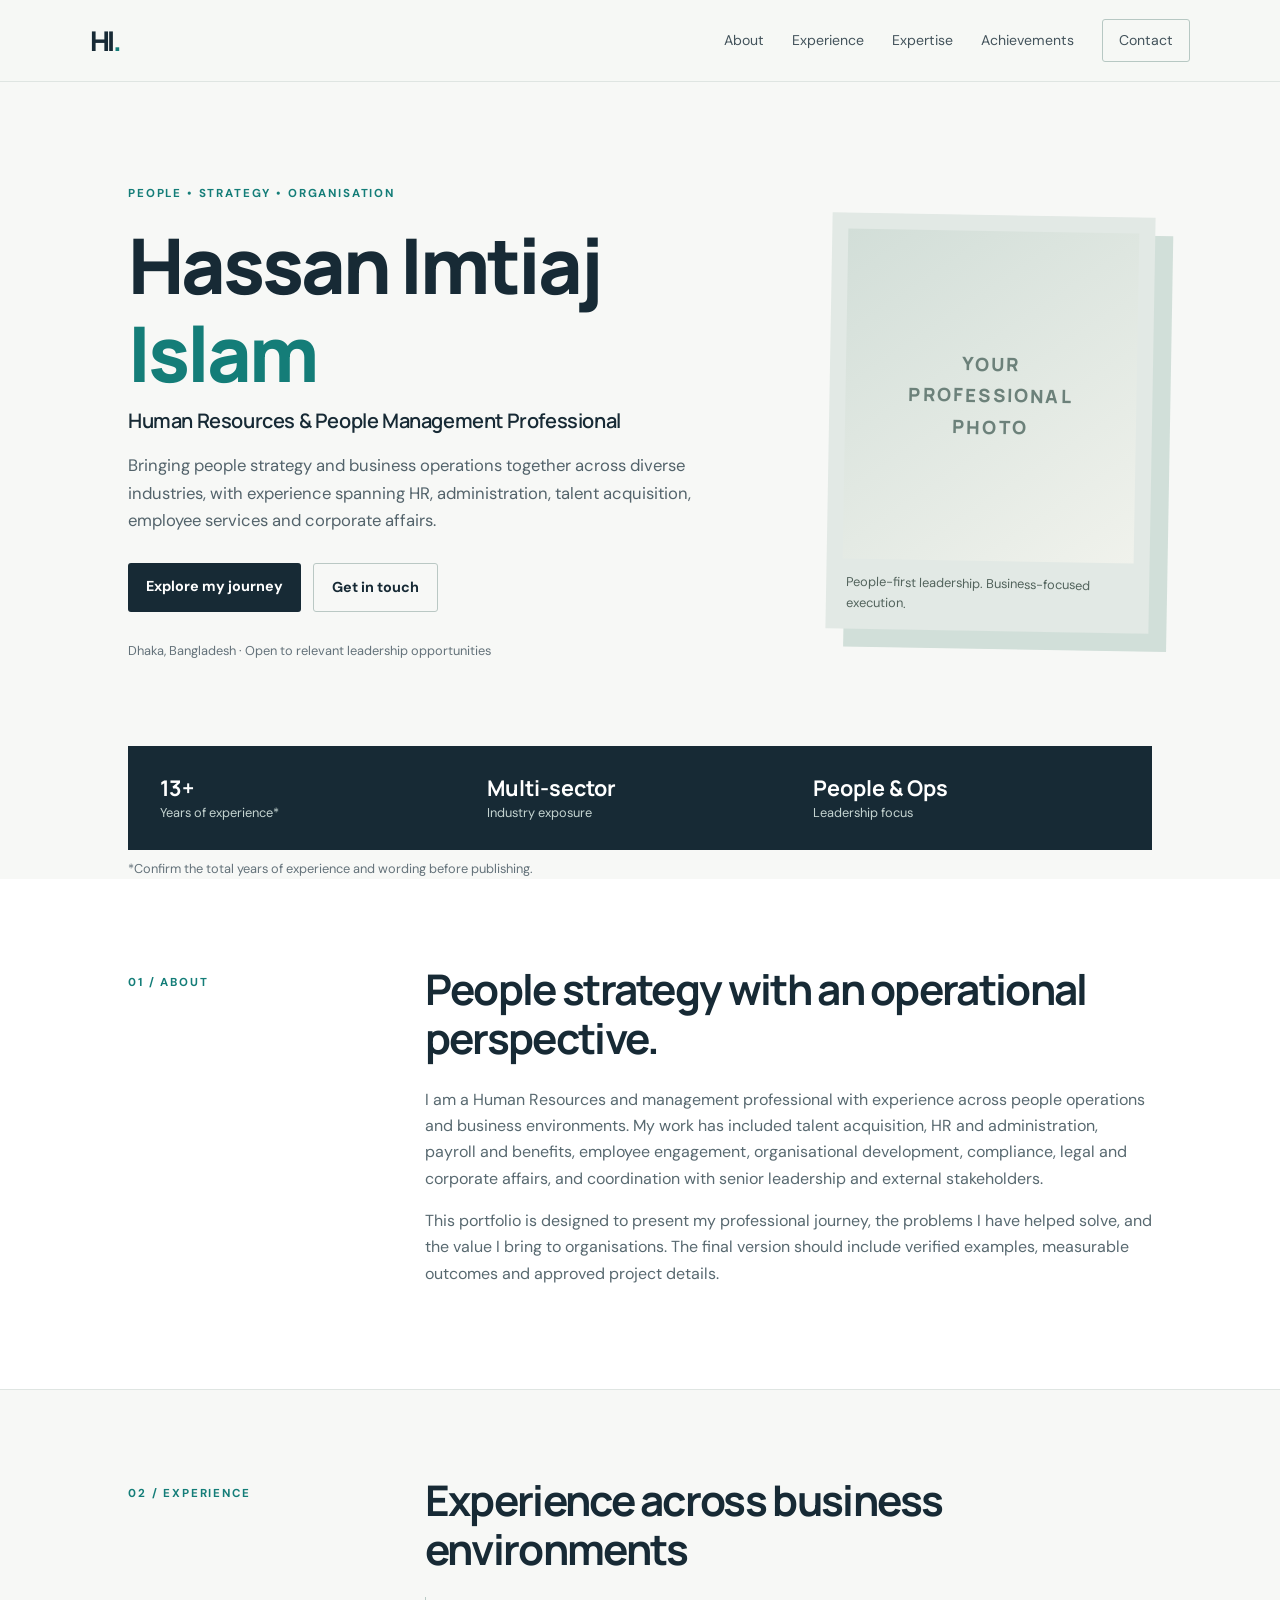
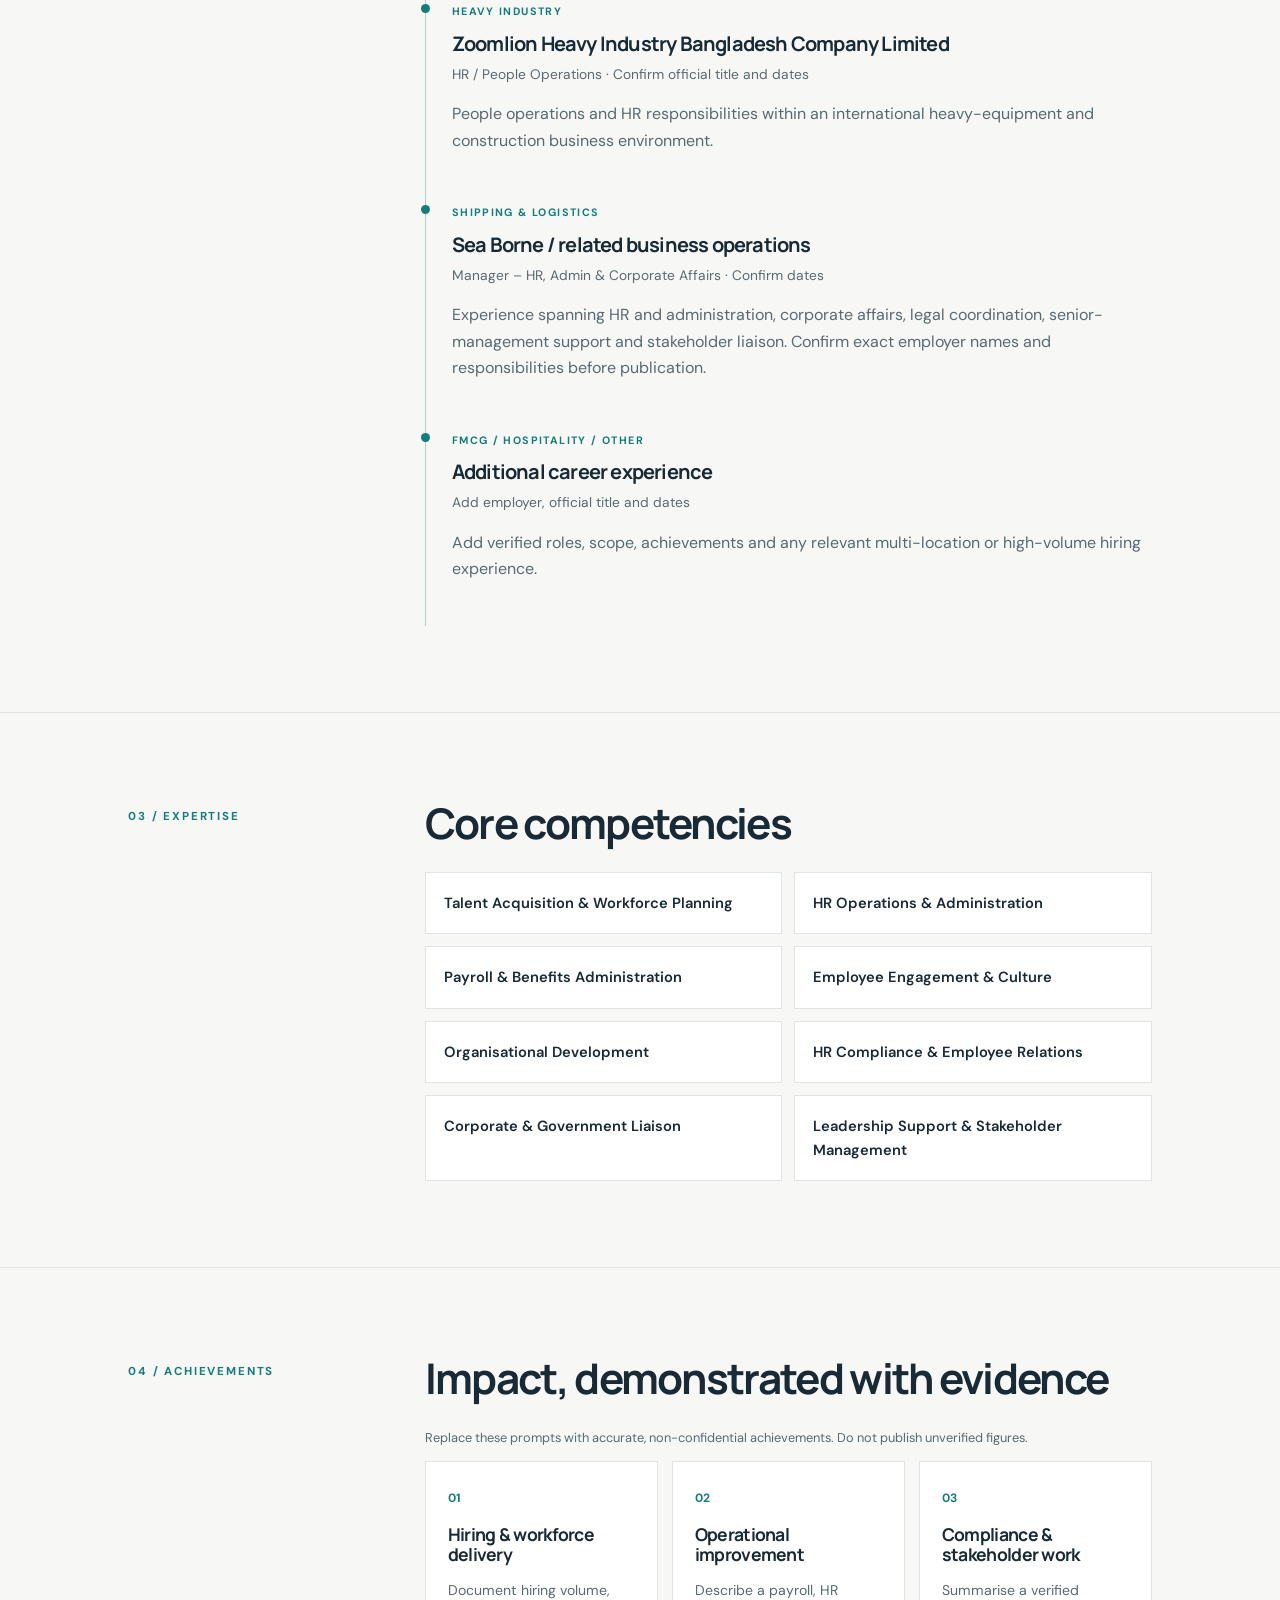
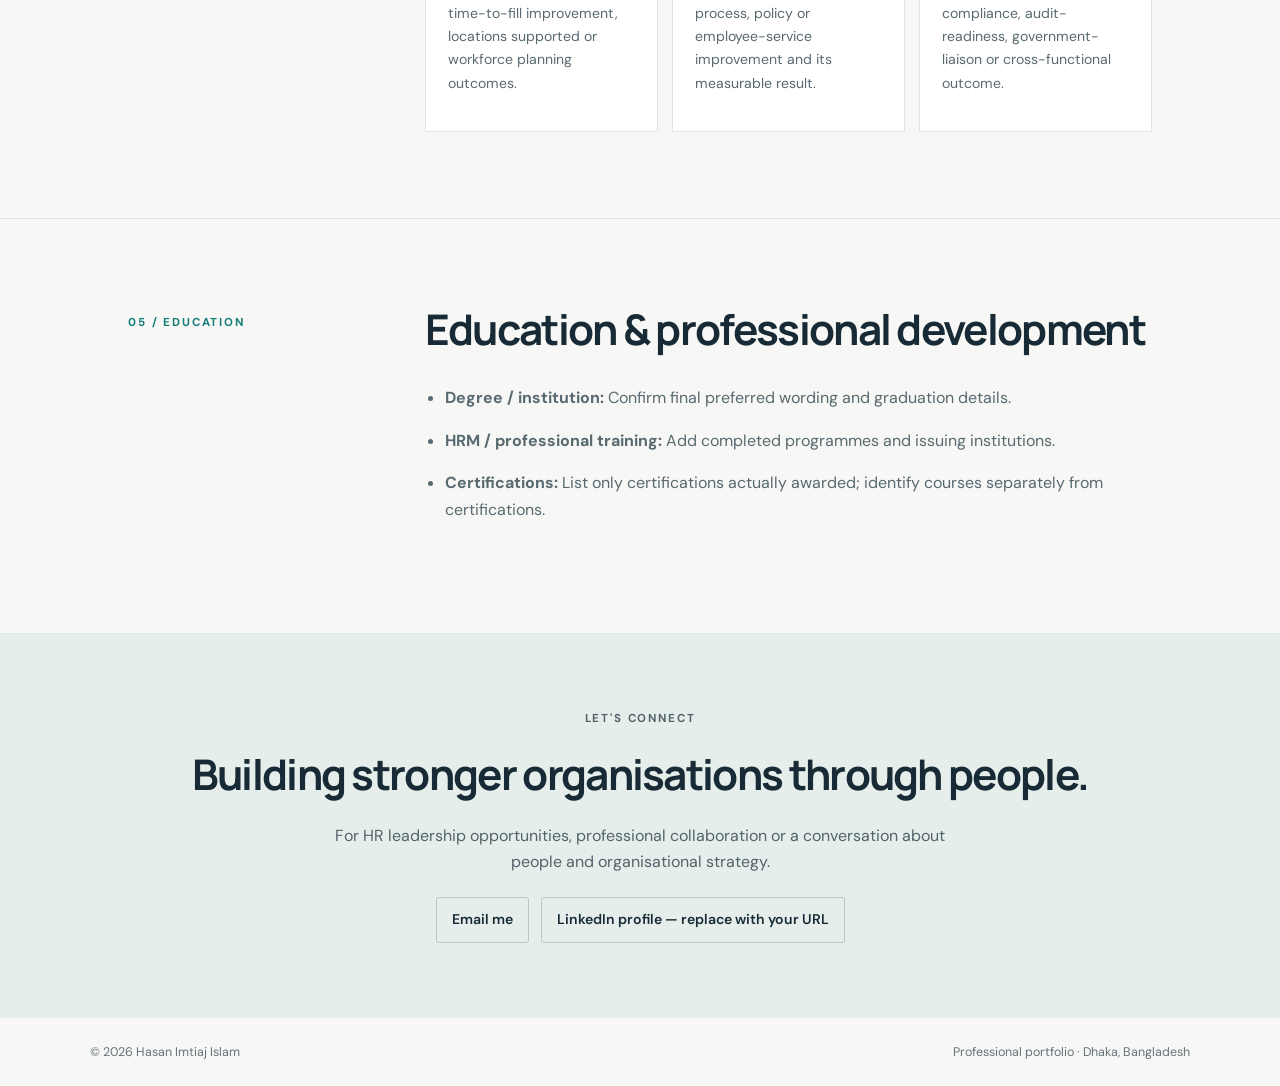
==== index.html @ 54823ab8 "spell corr" ====
<!doctype html>
<html lang="en">
<head>
  <meta charset="utf-8">
  <meta name="viewport" content="width=device-width, initial-scale=1">
  <meta name="description" content="Professional portfolio of Hasan Imtiaj Islam, Human Resources and People Management professional.">
  <title>Hasan Imtiaj Islam | HR & People Leadership</title>
  <link rel="stylesheet" href="style.css">
</head>
<body>
  <header class="site-header">
    <a class="brand" href="#home">HI<span>.</span></a>
    <nav aria-label="Main navigation">
      <a href="#about">About</a><a href="#experience">Experience</a>
      <a href="#expertise">Expertise</a><a href="#achievements">Achievements</a>
      <a href="#contact" class="nav-cta">Contact</a>
    </nav>
  </header>

  <main>
    <section class="hero" id="home">
      <div class="hero-copy">
        <p class="eyebrow">PEOPLE • STRATEGY • ORGANISATION</p>
        <h1>Hassan Imtiaj<br><span>Islam</span></h1>
        <h2>Human Resources &amp; People Management Professional</h2>
        <p class="intro">Bringing people strategy and business operations together across diverse industries, with experience spanning HR, administration, talent acquisition, employee services and corporate affairs.</p>
        <div class="hero-actions">
          <a class="button primary" href="#experience">Explore my journey</a>
          <a class="button secondary" href="#contact">Get in touch</a>
        </div>
        <p class="micro">Dhaka, Bangladesh · Open to relevant leadership opportunities</p>
      </div>
      <div class="portrait-frame">
        <div class="portrait-placeholder">YOUR<br>PROFESSIONAL<br>PHOTO</div>
        <div class="portrait-caption">People-first leadership. Business-focused execution.</div>
      </div>
    </section>

    <section class="stats" aria-label="Career overview">
      <div><strong>13+</strong><span>Years of experience*</span></div>
      <div><strong>Multi-sector</strong><span>Industry exposure</span></div>
      <div><strong>People &amp; Ops</strong><span>Leadership focus</span></div>
    </section>
    <p class="footnote">*Confirm the total years of experience and wording before publishing.</p>

    <section class="section about" id="about">
      <div class="section-label">01 / ABOUT</div>
      <div>
        <h2>People strategy with an operational perspective.</h2>
        <p>I am a Human Resources and management professional with experience across people operations and business environments. My work has included talent acquisition, HR and administration, payroll and benefits, employee engagement, organisational development, compliance, legal and corporate affairs, and coordination with senior leadership and external stakeholders.</p>
        <p>This portfolio is designed to present my professional journey, the problems I have helped solve, and the value I bring to organisations. The final version should include verified examples, measurable outcomes and approved project details.</p>
      </div>
    </section>

    <section class="section" id="experience">
      <div class="section-label">02 / EXPERIENCE</div>
      <div class="section-content">
        <h2>Experience across business environments</h2>
        <div class="timeline">
          <article class="timeline-item">
            <span class="timeline-tag">HEAVY INDUSTRY</span>
            <h3>Zoomlion Heavy Industry Bangladesh Company Limited</h3>
            <p class="role">HR / People Operations · Confirm official title and dates</p>
            <p>People operations and HR responsibilities within an international heavy-equipment and construction business environment.</p>
          </article>
          <article class="timeline-item">
            <span class="timeline-tag">SHIPPING &amp; LOGISTICS</span>
            <h3>Sea Borne / related business operations</h3>
            <p class="role">Manager – HR, Admin &amp; Corporate Affairs · Confirm dates</p>
            <p>Experience spanning HR and administration, corporate affairs, legal coordination, senior-management support and stakeholder liaison. Confirm exact employer names and responsibilities before publication.</p>
          </article>
          <article class="timeline-item">
            <span class="timeline-tag">FMCG / HOSPITALITY / OTHER</span>
            <h3>Additional career experience</h3>
            <p class="role">Add employer, official title and dates</p>
            <p>Add verified roles, scope, achievements and any relevant multi-location or high-volume hiring experience.</p>
          </article>
        </div>
      </div>
    </section>

    <section class="section expertise" id="expertise">
      <div class="section-label">03 / EXPERTISE</div>
      <div class="section-content">
        <h2>Core competencies</h2>
        <div class="skill-grid">
          <div>Talent Acquisition &amp; Workforce Planning</div>
          <div>HR Operations &amp; Administration</div>
          <div>Payroll &amp; Benefits Administration</div>
          <div>Employee Engagement &amp; Culture</div>
          <div>Organisational Development</div>
          <div>HR Compliance &amp; Employee Relations</div>
          <div>Corporate &amp; Government Liaison</div>
          <div>Leadership Support &amp; Stakeholder Management</div>
        </div>
      </div>
    </section>

    <section class="section" id="achievements">
      <div class="section-label">04 / ACHIEVEMENTS</div>
      <div class="section-content">
        <h2>Impact, demonstrated with evidence</h2>
        <p class="muted">Replace these prompts with accurate, non-confidential achievements. Do not publish unverified figures.</p>
        <div class="achievement-grid">
          <article><span>01</span><h3>Hiring &amp; workforce delivery</h3><p>Document hiring volume, time-to-fill improvement, locations supported or workforce planning outcomes.</p></article>
          <article><span>02</span><h3>Operational improvement</h3><p>Describe a payroll, HR process, policy or employee-service improvement and its measurable result.</p></article>
          <article><span>03</span><h3>Compliance &amp; stakeholder work</h3><p>Summarise a verified compliance, audit-readiness, government-liaison or cross-functional outcome.</p></article>
        </div>
      </div>
    </section>

    <section class="section education" id="education">
      <div class="section-label">05 / EDUCATION</div>
      <div class="section-content">
        <h2>Education &amp; professional development</h2>
        <ul class="education-list">
          <li><strong>Degree / institution:</strong> Confirm final preferred wording and graduation details.</li>
          <li><strong>HRM / professional training:</strong> Add completed programmes and issuing institutions.</li>
          <li><strong>Certifications:</strong> List only certifications actually awarded; identify courses separately from certifications.</li>
        </ul>
      </div>
    </section>

    <section class="contact" id="contact">
      <p class="eyebrow">LET'S CONNECT</p>
      <h2>Building stronger organisations through people.</h2>
      <p>For HR leadership opportunities, professional collaboration or a conversation about people and organisational strategy.</p>
      <div class="contact-links">
        <a href="mailto:YOUR-PROFESSIONAL-EMAIL@example.com">Email me</a>
        <a href="https://www.linkedin.com/" target="_blank" rel="noreferrer">LinkedIn profile — replace with your URL</a>
      </div>
    </section>
  </main>
  <footer><span>© <span id="year"></span> Hasan Imtiaj Islam</span><span>Professional portfolio · Dhaka, Bangladesh</span></footer>
  <script>document.getElementById('year').textContent = new Date().getFullYear();</script>
</body>
</html>
---- style.css ----
@import url('https://fonts.googleapis.com/css2?family=DM+Sans:wght@400;500;600;700&family=Manrope:wght@400;500;600;700;800&display=swap');
:root{--ink:#172a35;--muted:#64727a;--paper:#f7f8f6;--teal:#147d78;--line:#dfe5e2;--white:#fff}
*{box-sizing:border-box}html{scroll-behavior:smooth}body{margin:0;background:var(--paper);color:var(--ink);font-family:"DM Sans",sans-serif;line-height:1.65}
a{color:inherit;text-decoration:none}.site-header{height:82px;display:flex;align-items:center;justify-content:space-between;padding:0 7vw;border-bottom:1px solid var(--line);background:rgba(247,248,246,.94)}
.brand{font:800 1.7rem Manrope,sans-serif;letter-spacing:-.08em}.brand span{color:var(--teal)}nav{display:flex;align-items:center;gap:28px;font-size:.88rem;color:#43535b}nav a:hover{color:var(--teal)}.nav-cta{border:1px solid #b7c8c3;padding:9px 16px;border-radius:3px}
.hero{padding:90px 10vw 72px;display:grid;grid-template-columns:1.3fr .7fr;gap:8vw;align-items:center;min-height:570px}.eyebrow,.section-label{font-size:.72rem;font-weight:700;letter-spacing:.16em;color:var(--teal)}h1,h2,h3{font-family:Manrope,sans-serif;line-height:1.15;letter-spacing:-.04em}h1{font-size:clamp(3rem,6vw,5.7rem);margin:18px 0 12px;font-weight:800}h1 span{color:var(--teal)}.hero h2{font-size:1.25rem;letter-spacing:-.02em;font-weight:600;margin:0 0 20px}.intro{font-size:1.04rem;color:#53636b;max-width:650px}.hero-actions{display:flex;gap:12px;flex-wrap:wrap;margin:28px 0}.button{padding:12px 18px;border-radius:3px;font-size:.9rem;font-weight:700}.primary{background:var(--ink);color:white}.secondary{border:1px solid #bac8c4}.micro,.footnote,.muted{font-size:.8rem;color:var(--muted)}
.portrait-frame{background:#e2e9e5;padding:16px;transform:rotate(1deg);box-shadow:18px 18px 0 #d1dfd9}.portrait-placeholder{min-height:330px;display:grid;place-content:center;text-align:center;background:linear-gradient(145deg,#d2ded8,#f0f2ec);color:#6c817a;font:800 1.15rem/1.7 Manrope,sans-serif;letter-spacing:.12em}.portrait-caption{padding:12px 4px 0;font-size:.8rem;color:#52635c}
.stats{margin:0 10vw;display:grid;grid-template-columns:repeat(3,1fr);background:var(--ink);color:white;padding:27px 32px;gap:20px}.stats div{display:flex;flex-direction:column}.stats strong{font:700 1.35rem Manrope,sans-serif}.stats span{font-size:.8rem;color:#c5d4d1}.footnote{margin:8px 10vw 0}
.section{padding:86px 10vw;display:grid;grid-template-columns:.32fr 1fr;gap:5vw;border-bottom:1px solid var(--line)}.section-label{padding-top:8px}.section h2,.contact h2{font-size:clamp(1.8rem,3.3vw,2.8rem);margin:0 0 24px}.section p{color:#586970}.about{background:#fff}.about>div:last-child{max-width:800px}.timeline{border-left:1px solid #b9cbc5;padding-left:26px}.timeline-item{position:relative;padding:0 0 28px}.timeline-item:before{content:"";position:absolute;width:9px;height:9px;background:var(--teal);border-radius:50%;left:-31px;top:7px}.timeline-tag{font-size:.67rem;letter-spacing:.13em;color:var(--teal);font-weight:700}.timeline-item h3{font-size:1.25rem;margin:8px 0}.role{font-size:.86rem;margin:0}.skill-grid{display:grid;grid-template-columns:repeat(2,1fr);gap:12px}.skill-grid div{background:#fff;border:1px solid var(--line);padding:18px;font-weight:600;font-size:.92rem}.achievement-grid{display:grid;grid-template-columns:repeat(3,1fr);gap:14px}.achievement-grid article{padding:22px;background:white;border:1px solid var(--line)}.achievement-grid span{font-size:.75rem;color:var(--teal);font-weight:700}.achievement-grid h3{font-size:1.1rem;margin:14px 0}.achievement-grid p{font-size:.88rem}.education-list{padding-left:20px}.education-list li{padding:8px 0;color:#586970}
.contact{background:#e5eeea;padding:75px 10vw;text-align:center}.contact p{max-width:650px;margin:0 auto 22px;color:#53636b}.contact-links{display:flex;gap:12px;justify-content:center;flex-wrap:wrap}.contact-links a{padding:10px 15px;border:1px solid #b6c9c1;border-radius:3px;font-weight:600;font-size:.88rem}
footer{display:flex;justify-content:space-between;gap:20px;padding:24px 7vw;font-size:.78rem;color:var(--muted)}
@media(max-width:800px){.site-header{padding:0 5vw;height:auto;min-height:74px;align-items:flex-start;padding-top:18px;padding-bottom:14px;gap:16px}nav{justify-content:flex-end;gap:12px;flex-wrap:wrap;font-size:.78rem}.hero{padding:60px 7vw;grid-template-columns:1fr;gap:38px}.portrait-frame{max-width:400px}.portrait-placeholder{min-height:250px}.stats{margin:0 7vw;padding:22px;grid-template-columns:1fr;gap:16px}.section{padding:60px 7vw;grid-template-columns:1fr;gap:16px}.skill-grid,.achievement-grid{grid-template-columns:1fr}.contact{padding:60px 7vw}footer{padding:22px 7vw;flex-direction:column}}
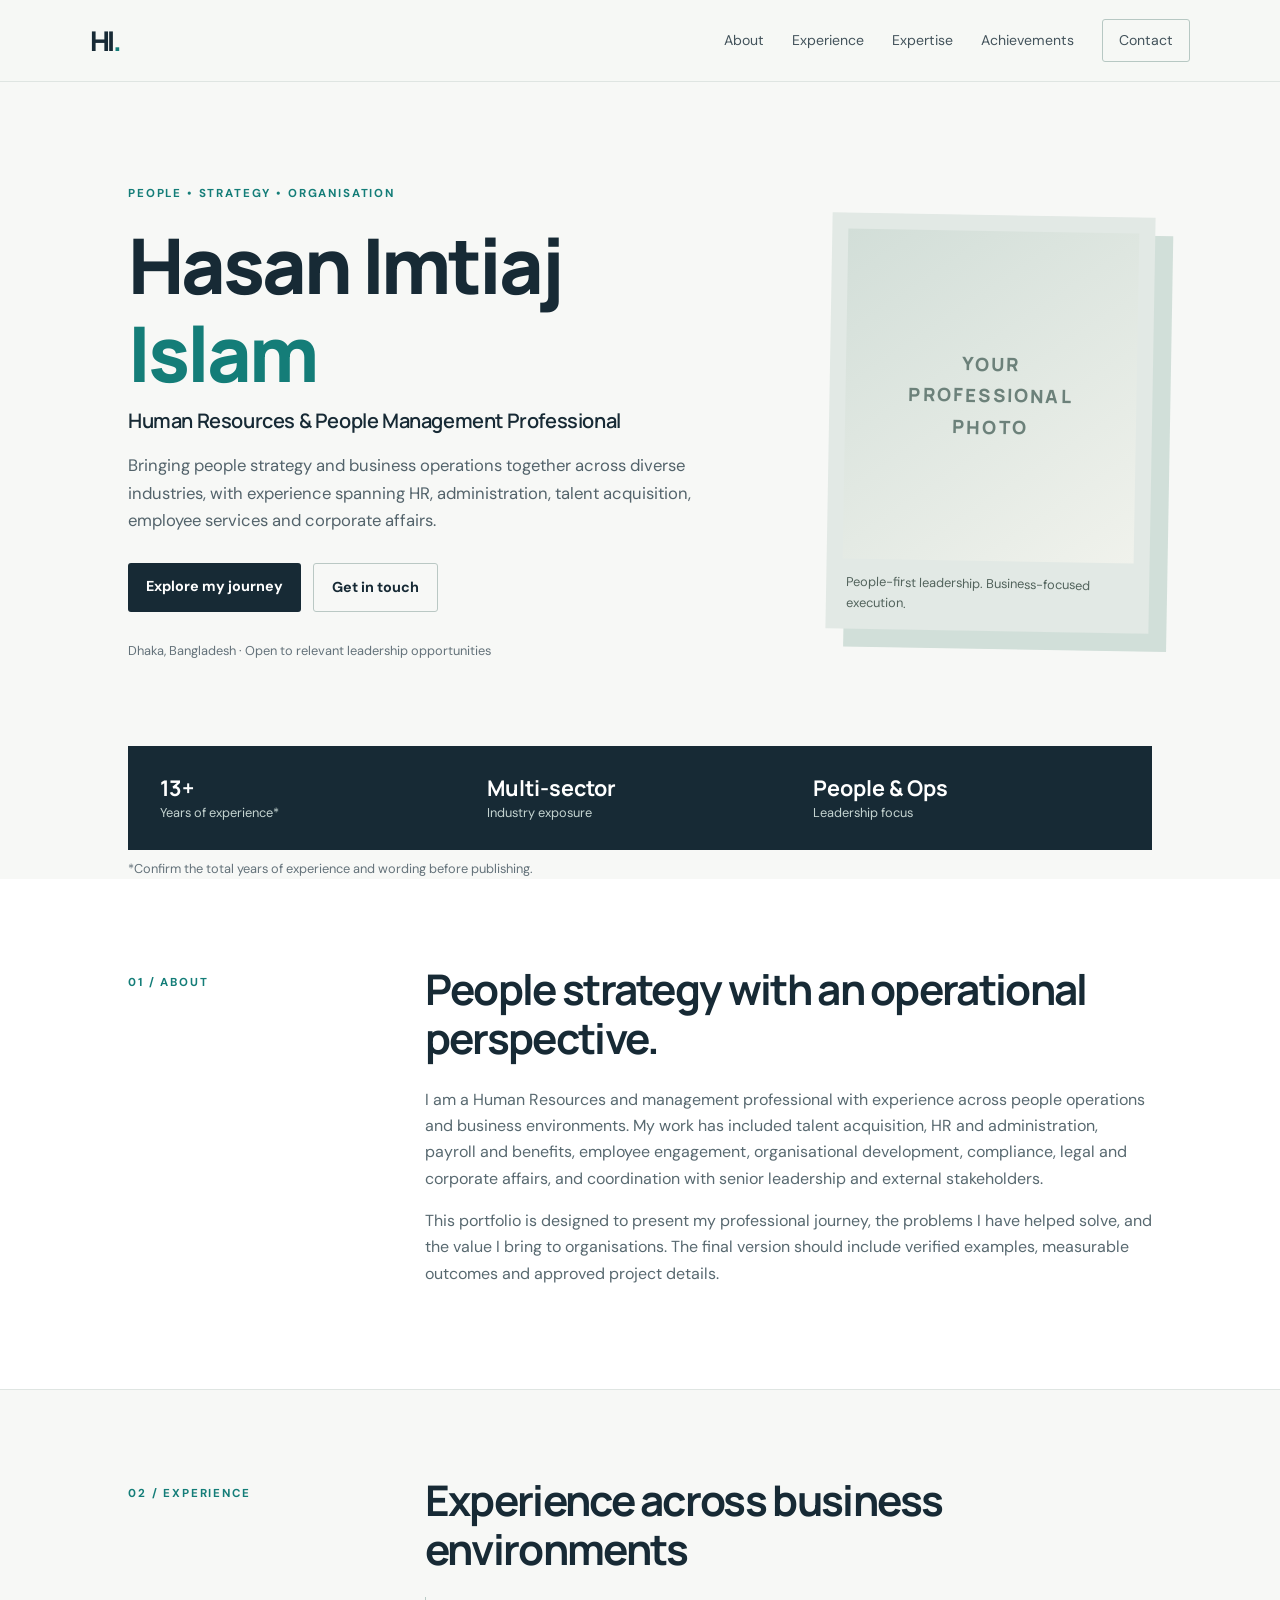
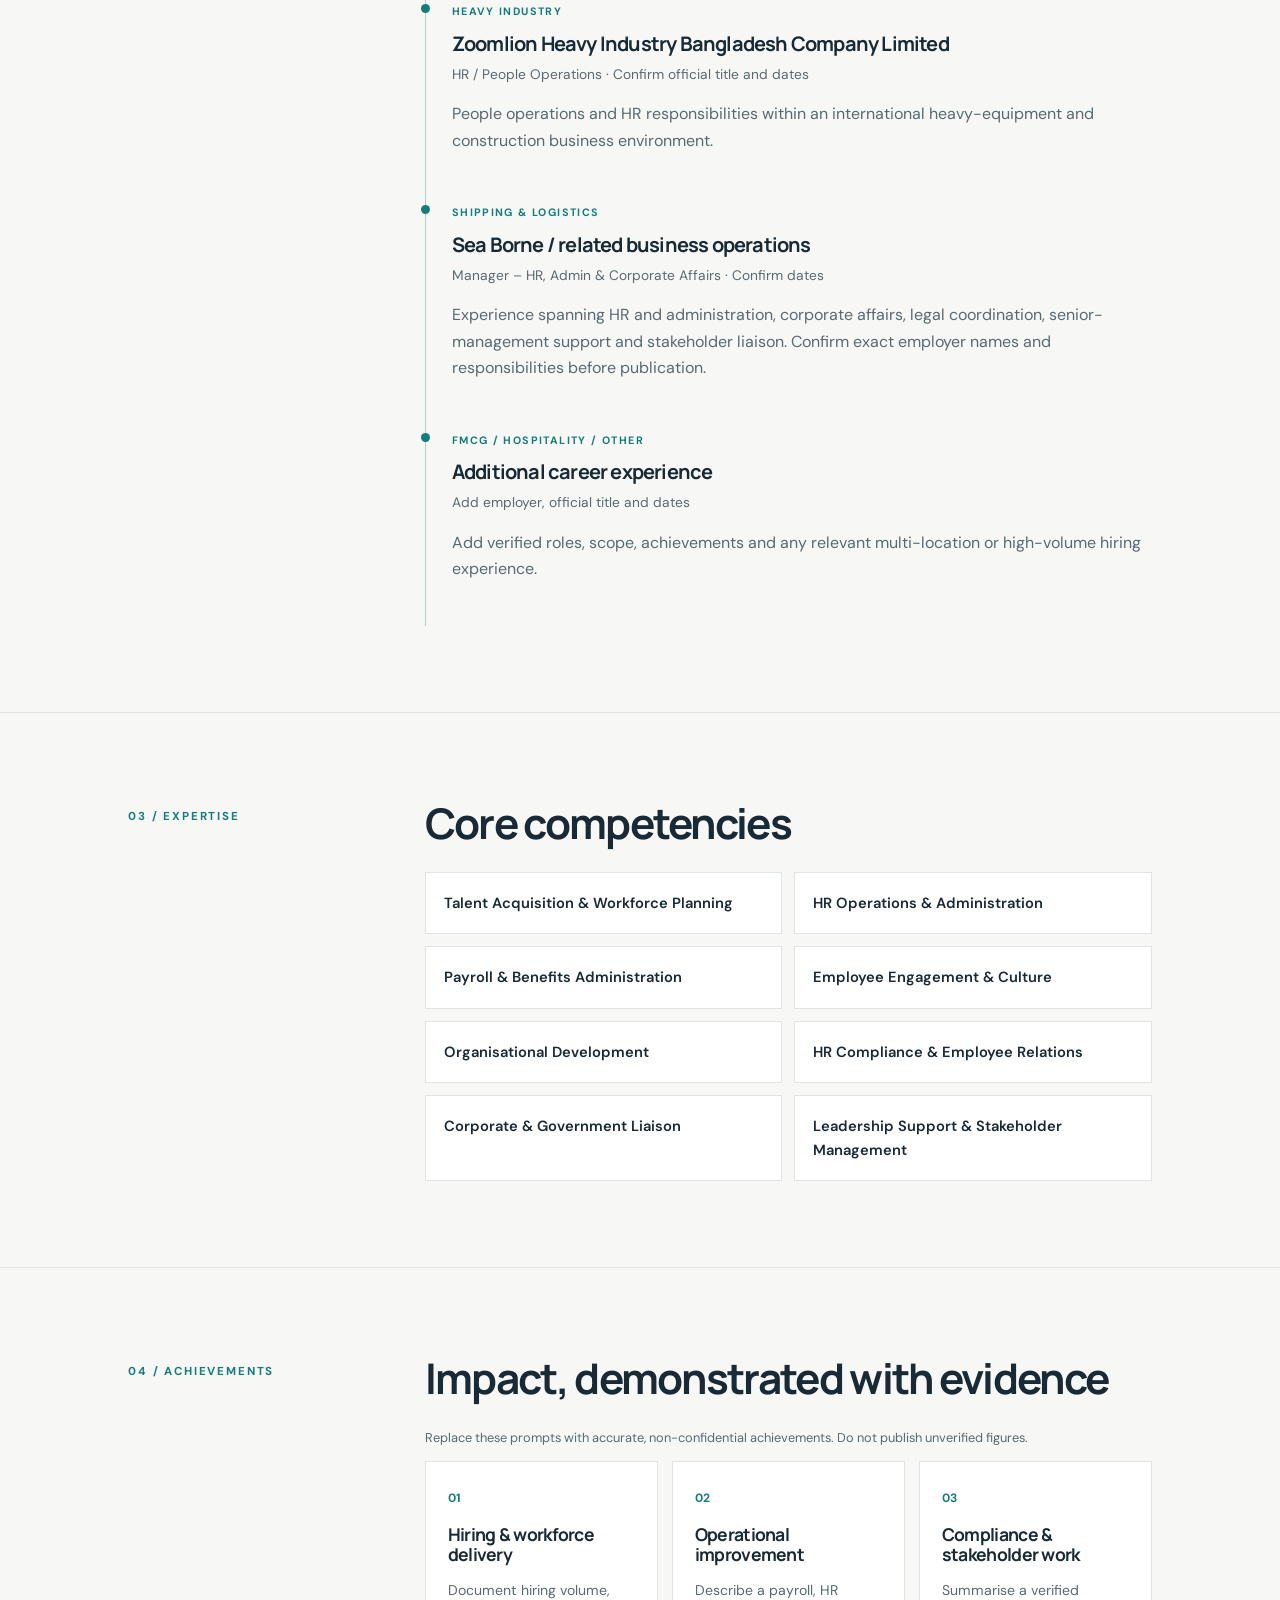
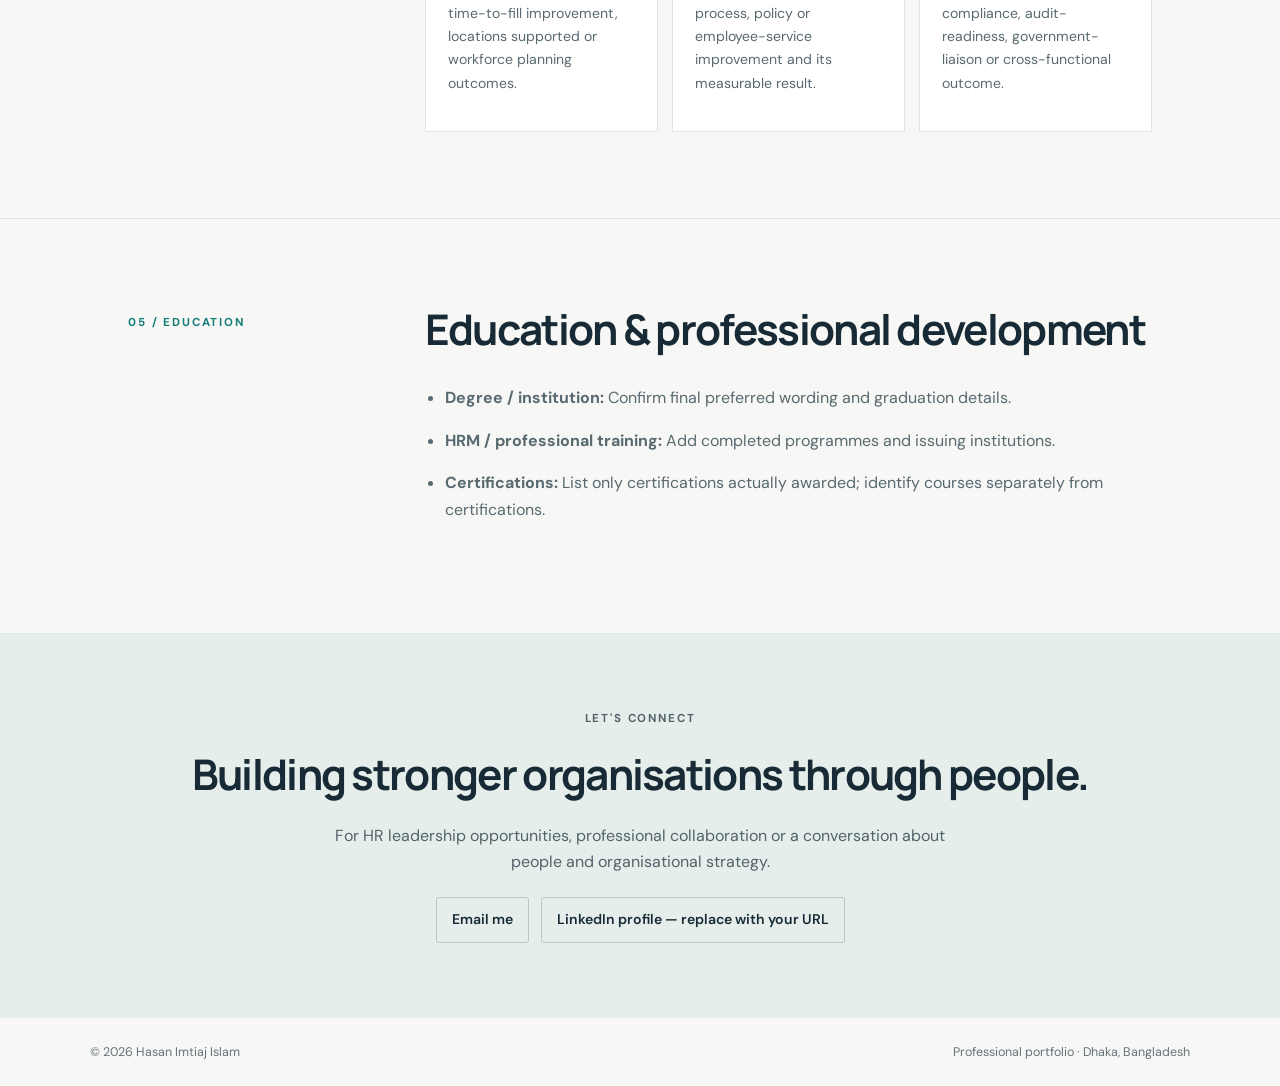
==== commit ddfc9c3a: "spell cak" ====
--- a/index.html
+++ b/index.html
@@ -21,7 +21,7 @@
     <section class="hero" id="home">
       <div class="hero-copy">
         <p class="eyebrow">PEOPLE • STRATEGY • ORGANISATION</p>
-        <h1>Hassan Imtiaj<br><span>Islam</span></h1>
+        <h1>Hasan Imtiaj<br><span>Islam</span></h1>
         <h2>Human Resources &amp; People Management Professional</h2>
         <p class="intro">Bringing people strategy and business operations together across diverse industries, with experience spanning HR, administration, talent acquisition, employee services and corporate affairs.</p>
         <div class="hero-actions">
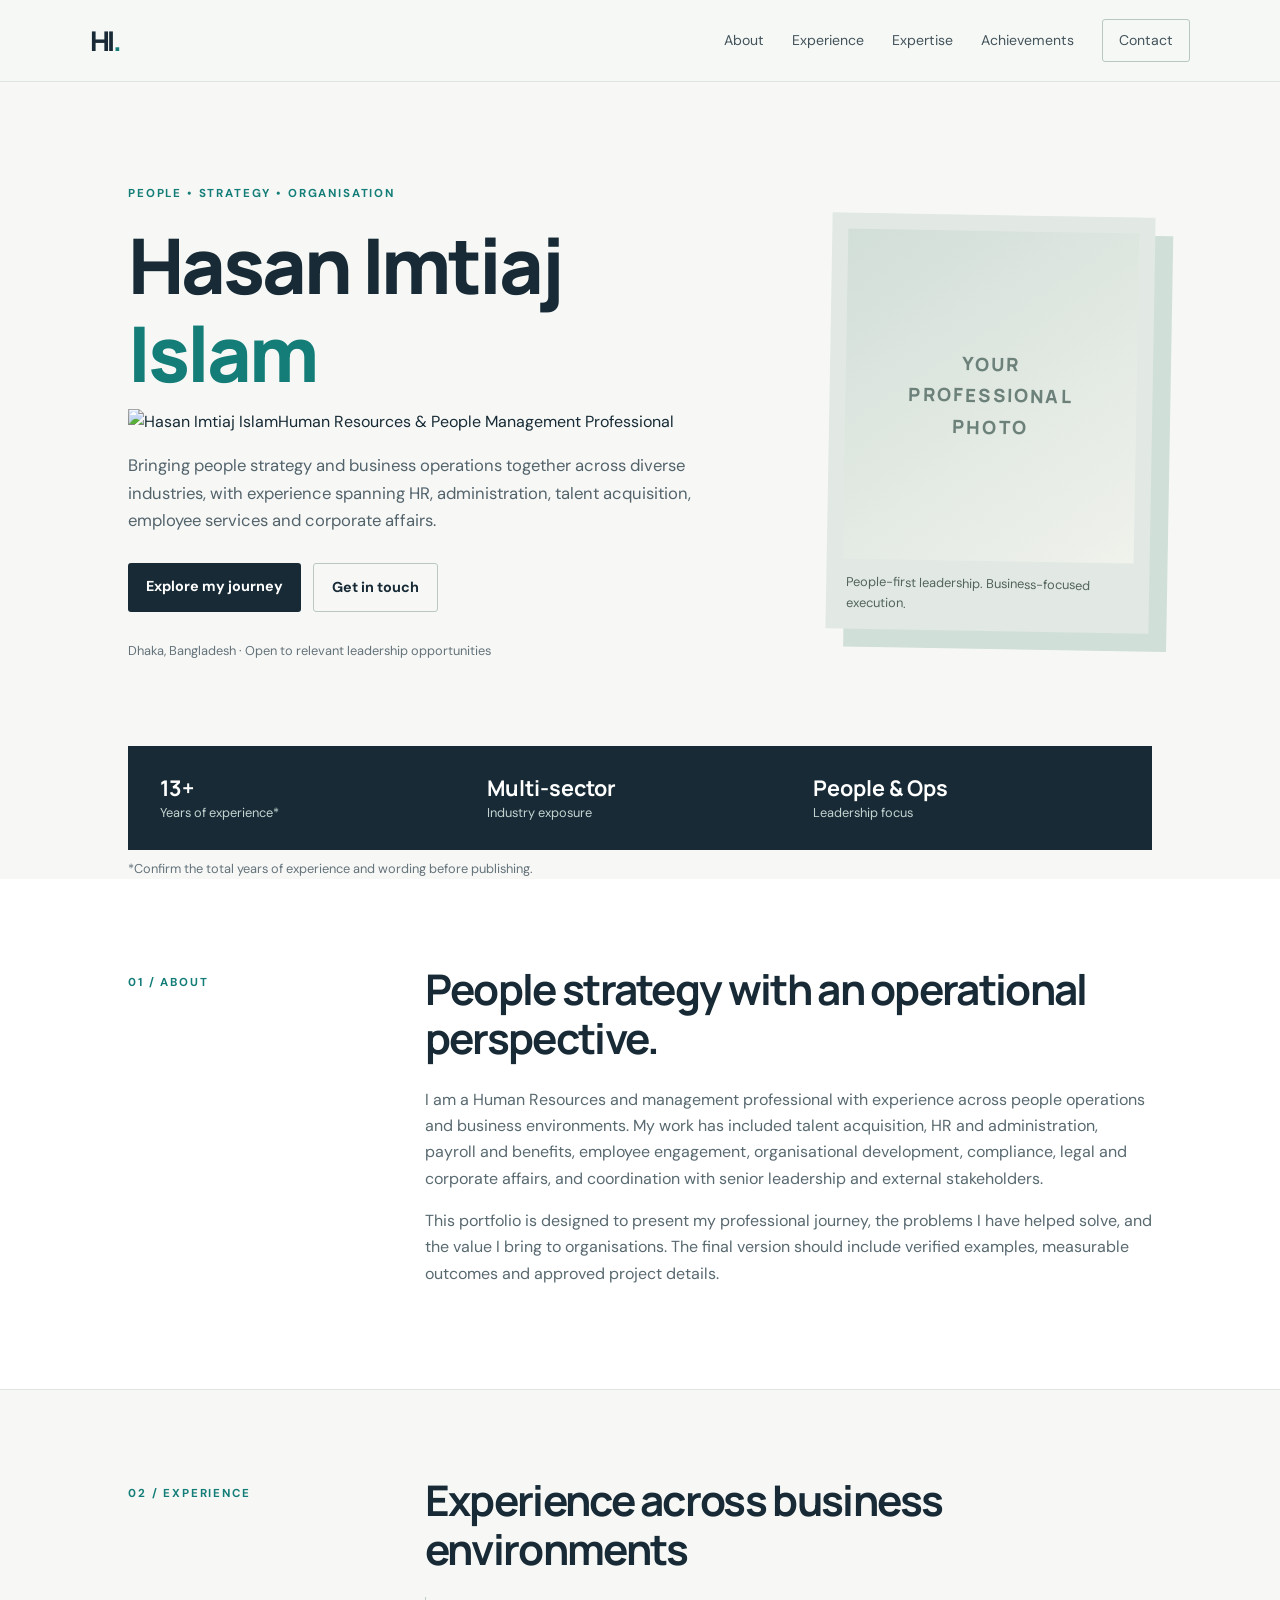
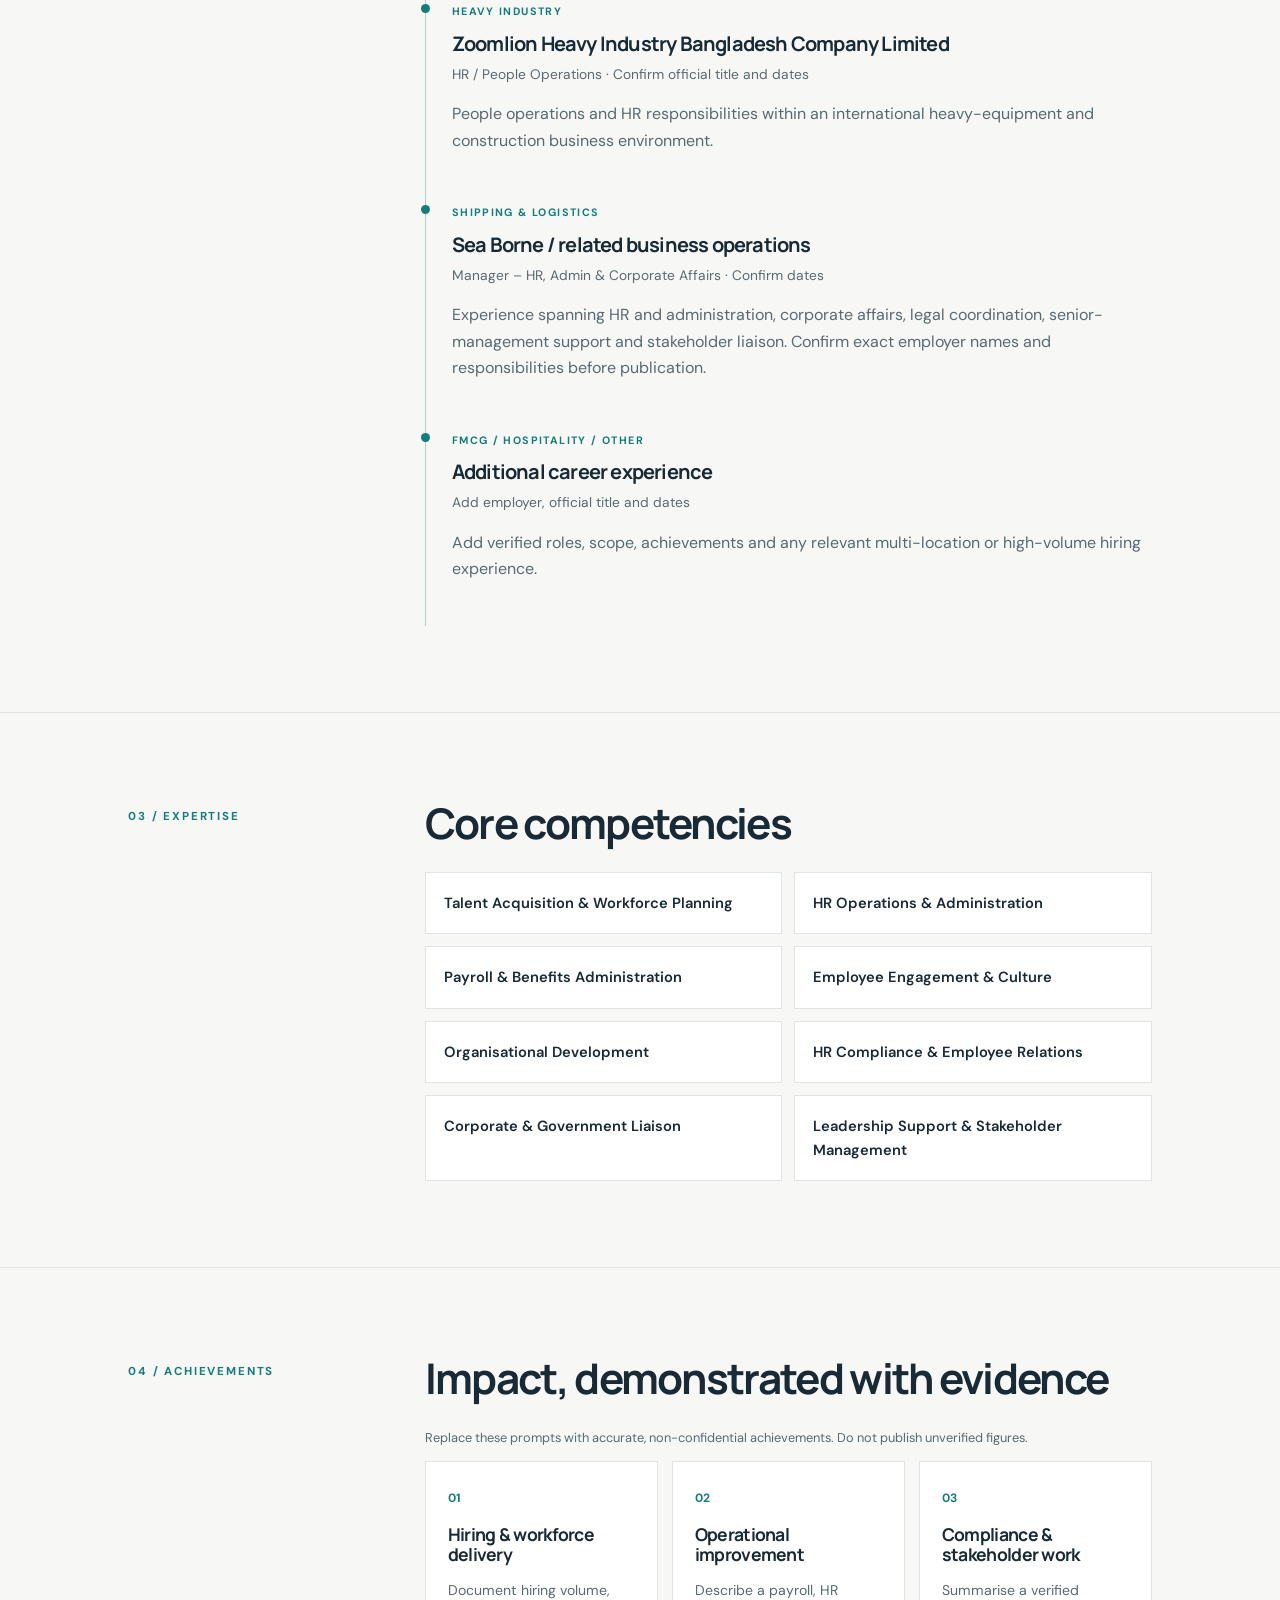
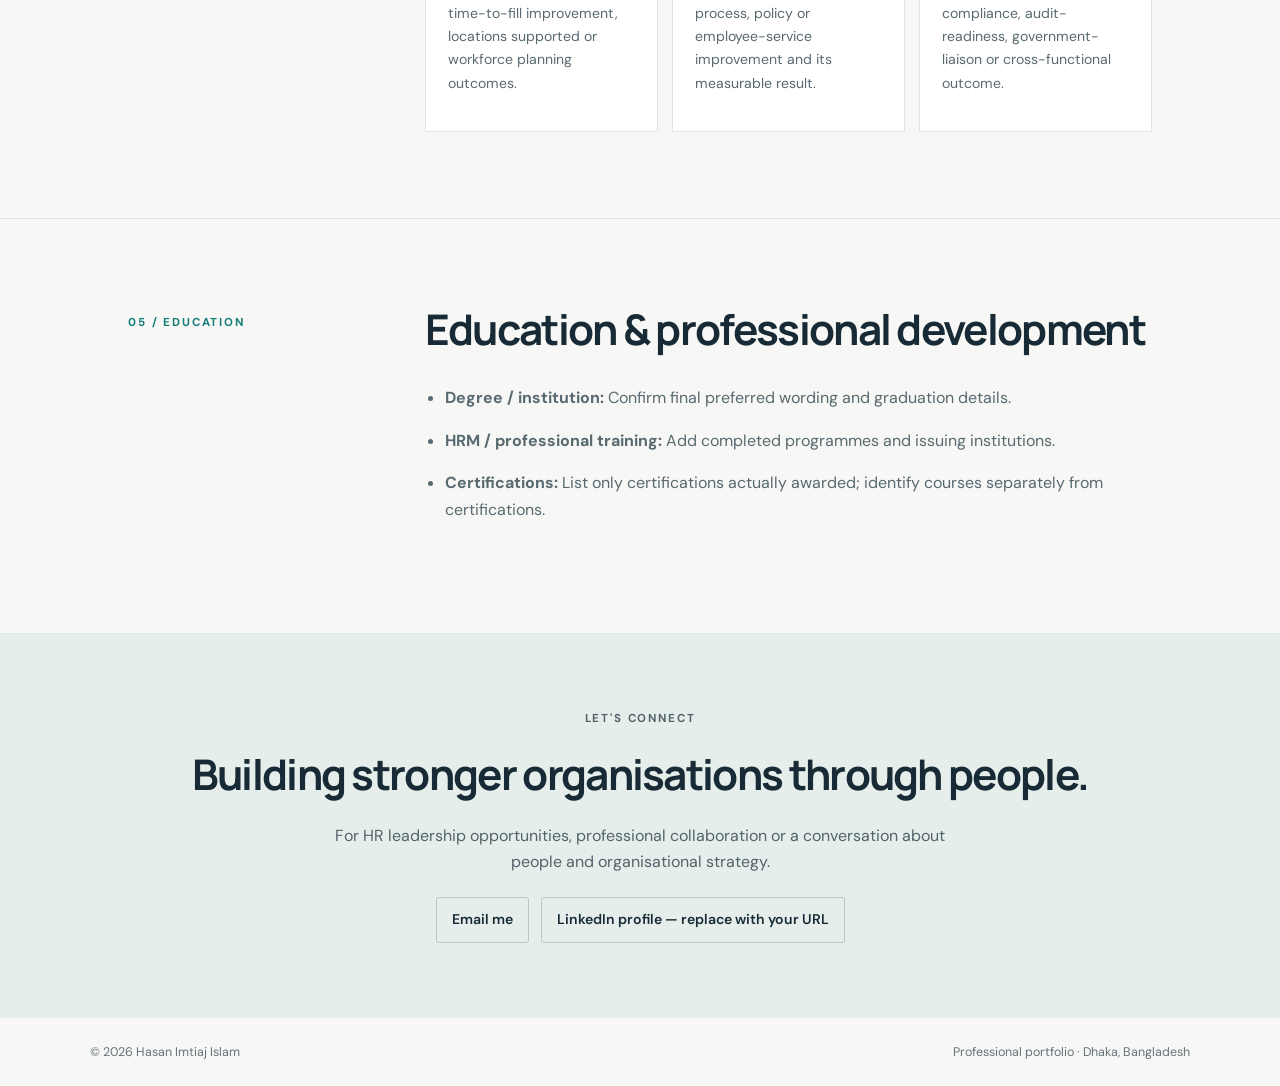
==== commit 7cdb1253: "pix" ====
--- a/index.html
+++ b/index.html
@@ -22,6 +22,7 @@
       <div class="hero-copy">
         <p class="eyebrow">PEOPLE • STRATEGY • ORGANISATION</p>
         <h1>Hasan Imtiaj<br><span>Islam</span></h1>
+        <img src="US_PP_300px.jpg" alt="Hasan Imtiaj Islam"
         <h2>Human Resources &amp; People Management Professional</h2>
         <p class="intro">Bringing people strategy and business operations together across diverse industries, with experience spanning HR, administration, talent acquisition, employee services and corporate affairs.</p>
         <div class="hero-actions">
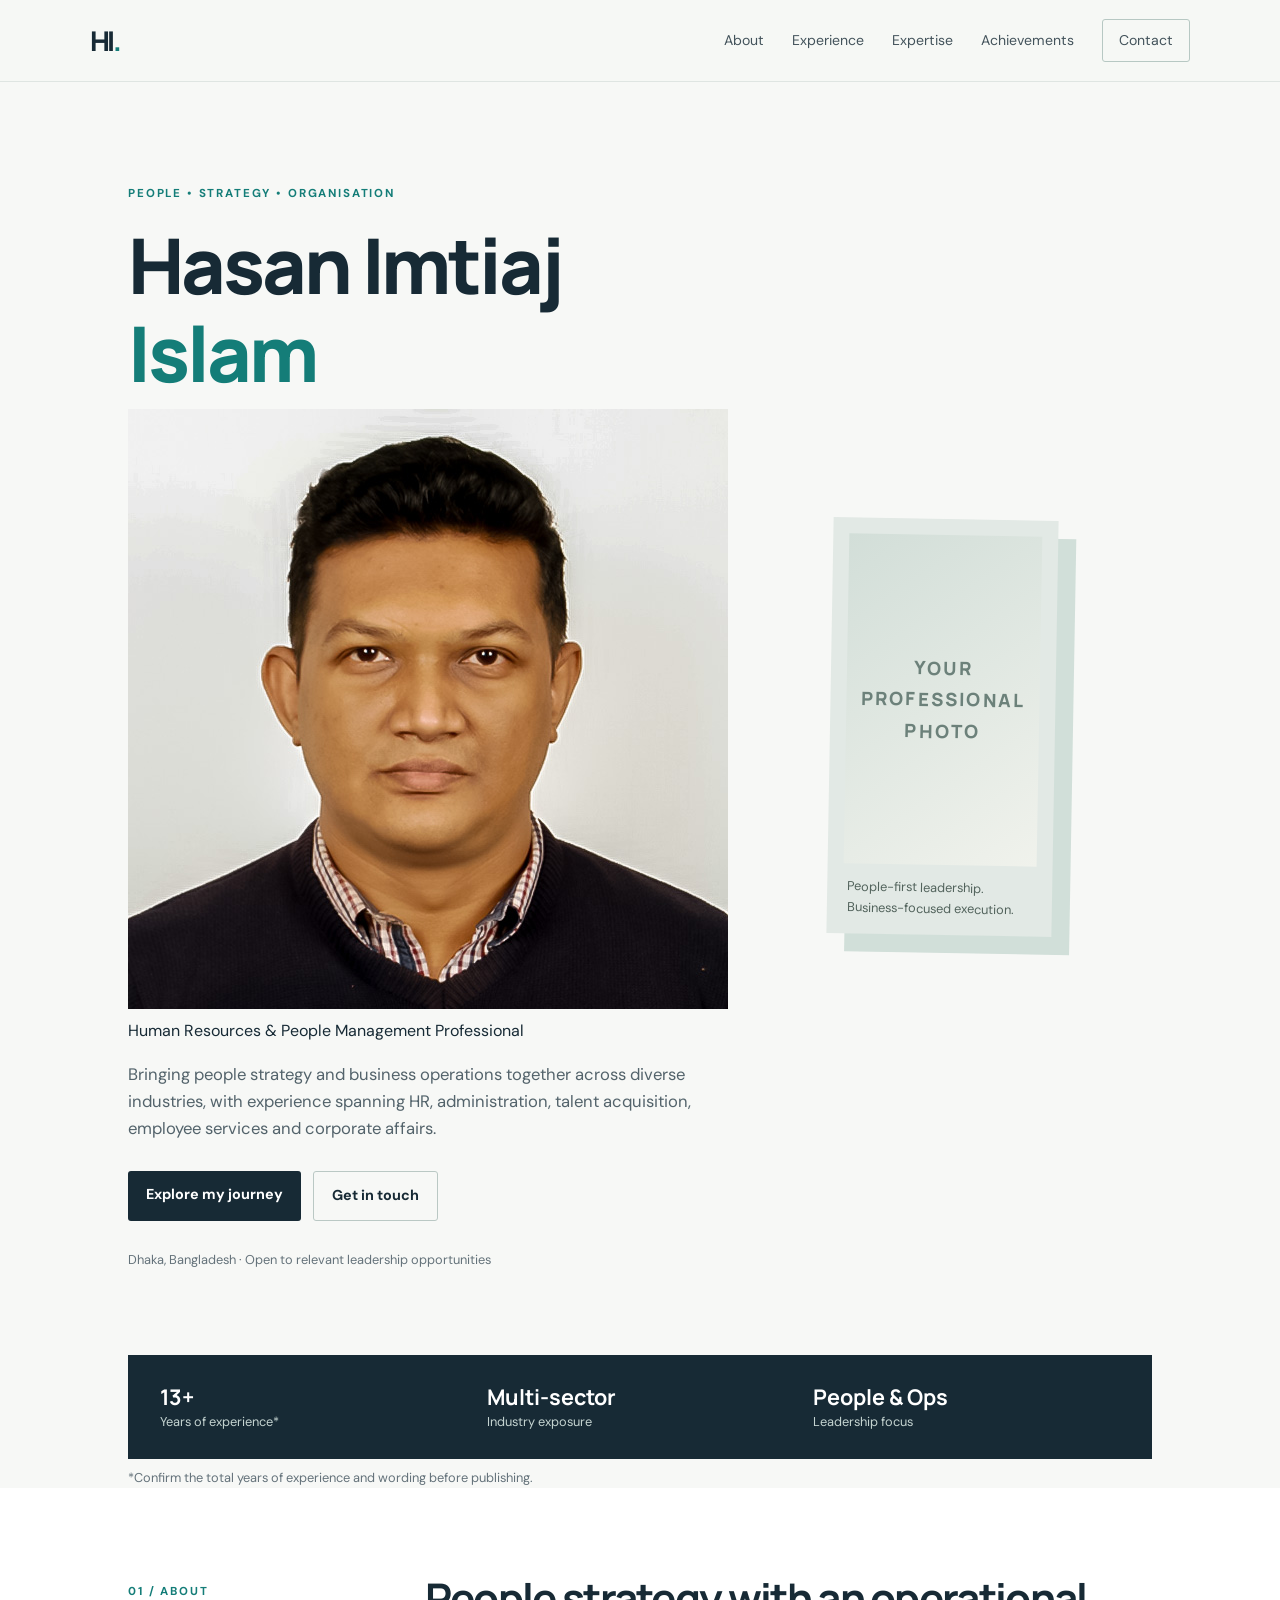
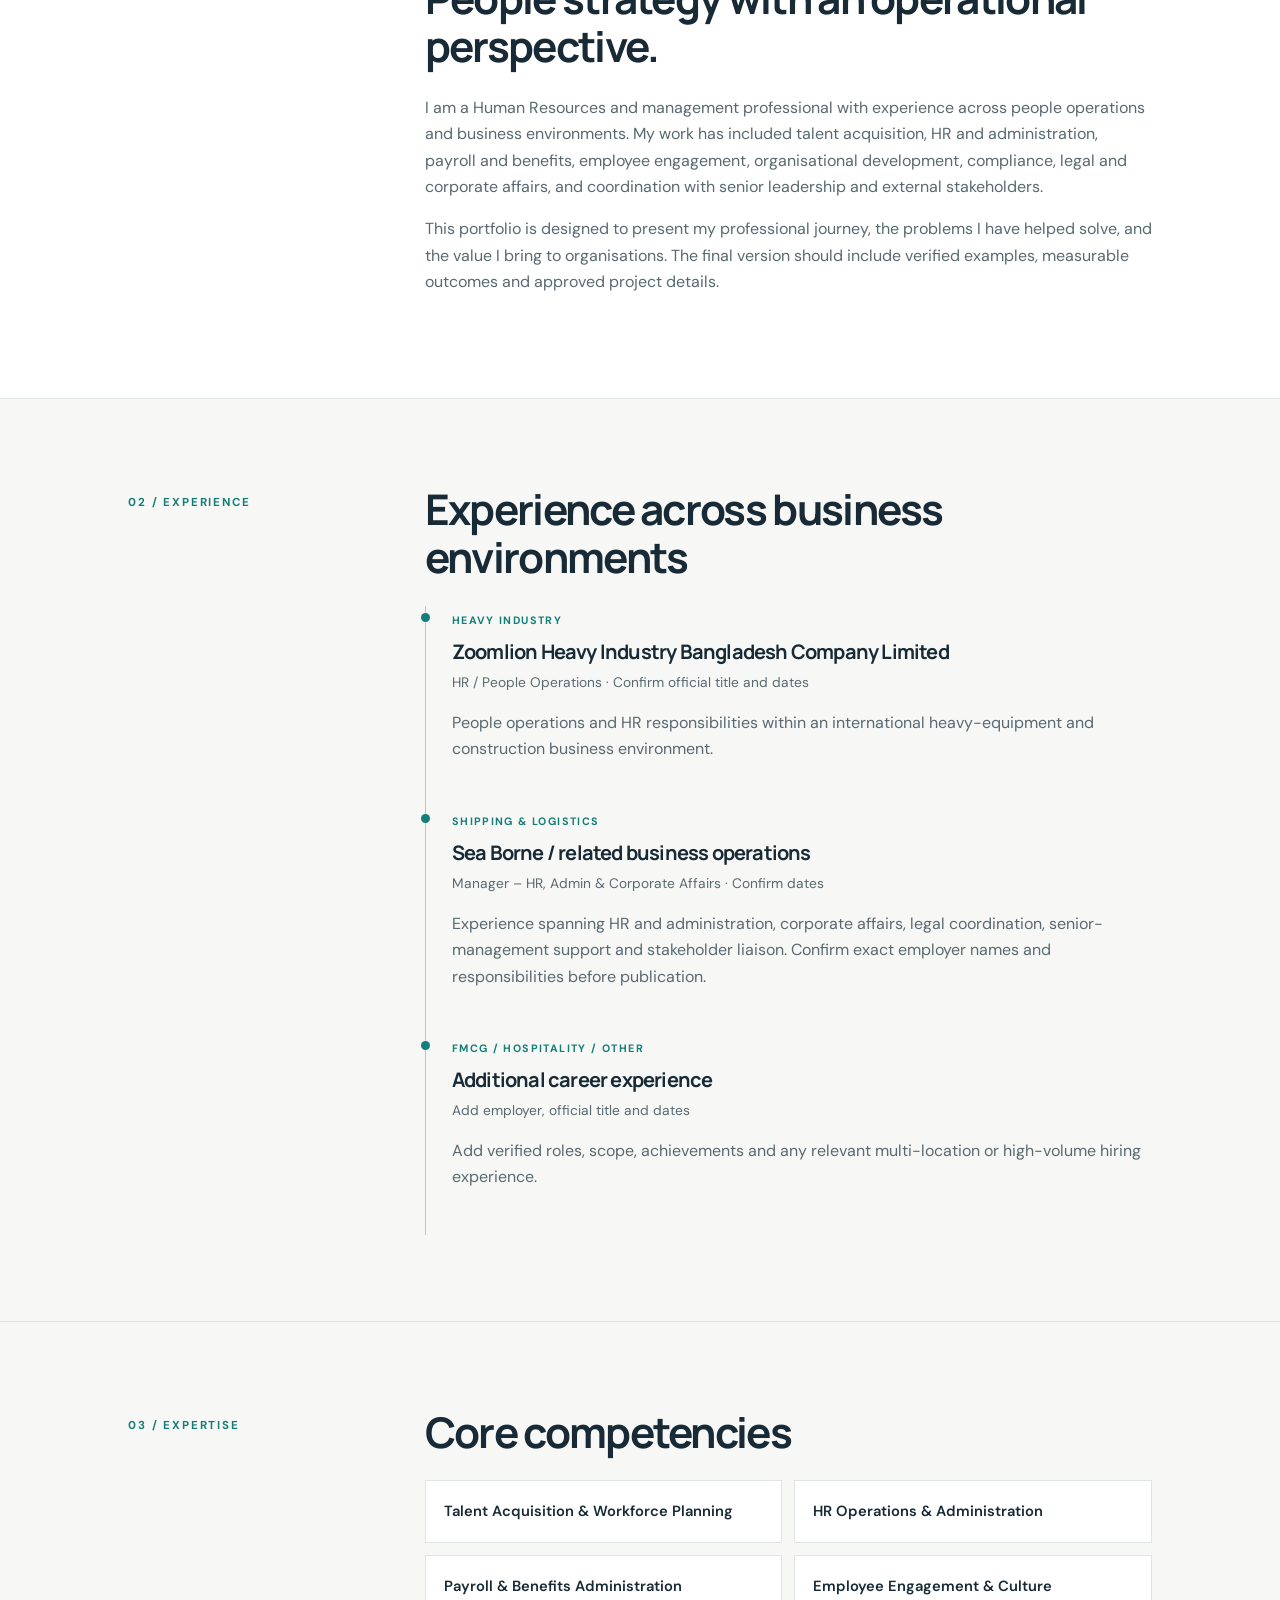
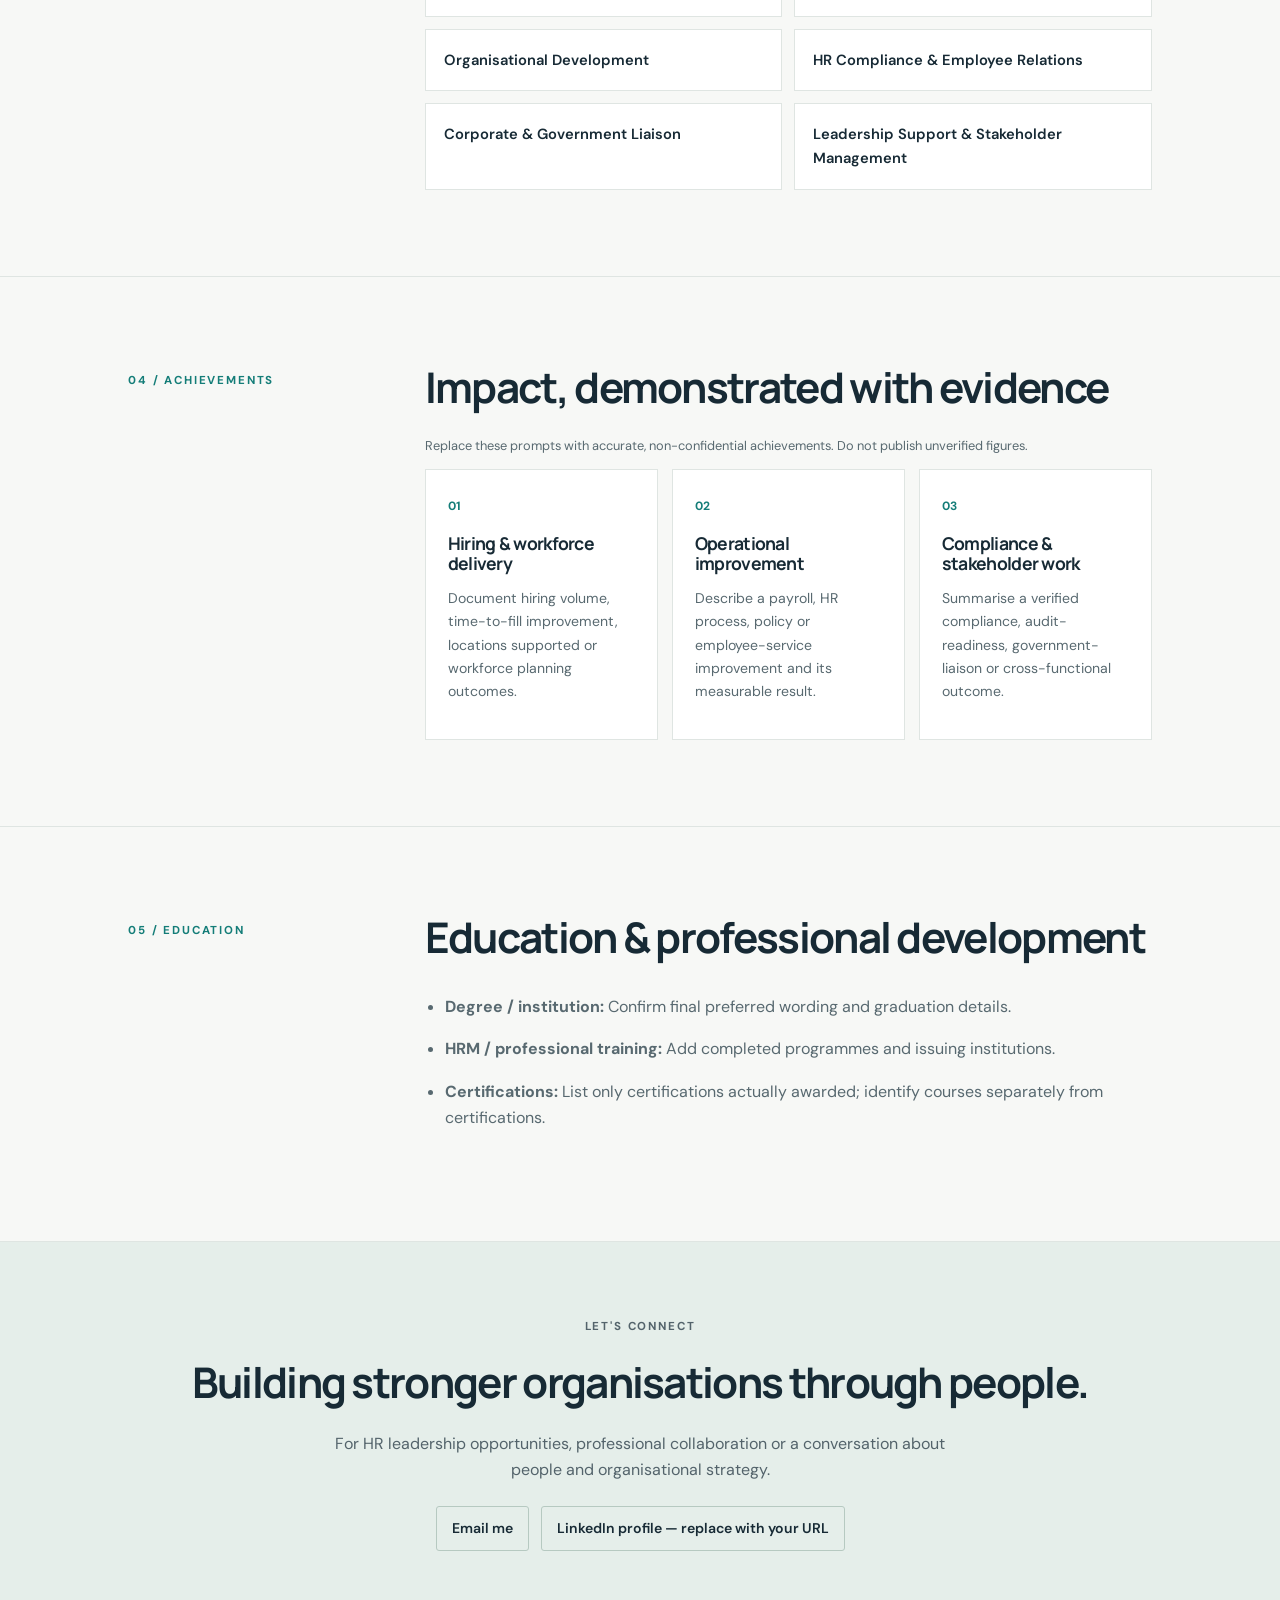
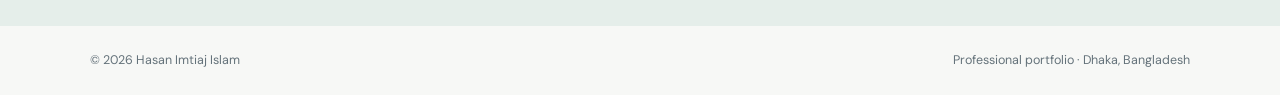
==== commit 5044c161: "pix" ====
--- a/index.html
+++ b/index.html
@@ -22,7 +22,7 @@
       <div class="hero-copy">
         <p class="eyebrow">PEOPLE • STRATEGY • ORGANISATION</p>
         <h1>Hasan Imtiaj<br><span>Islam</span></h1>
-        <img src="US_PP_300px.jpg" alt="Hasan Imtiaj Islam"
+        <img src="US_PP_edited.jpg" alt="Hasan Imtiaj Islam"
         <h2>Human Resources &amp; People Management Professional</h2>
         <p class="intro">Bringing people strategy and business operations together across diverse industries, with experience spanning HR, administration, talent acquisition, employee services and corporate affairs.</p>
         <div class="hero-actions">
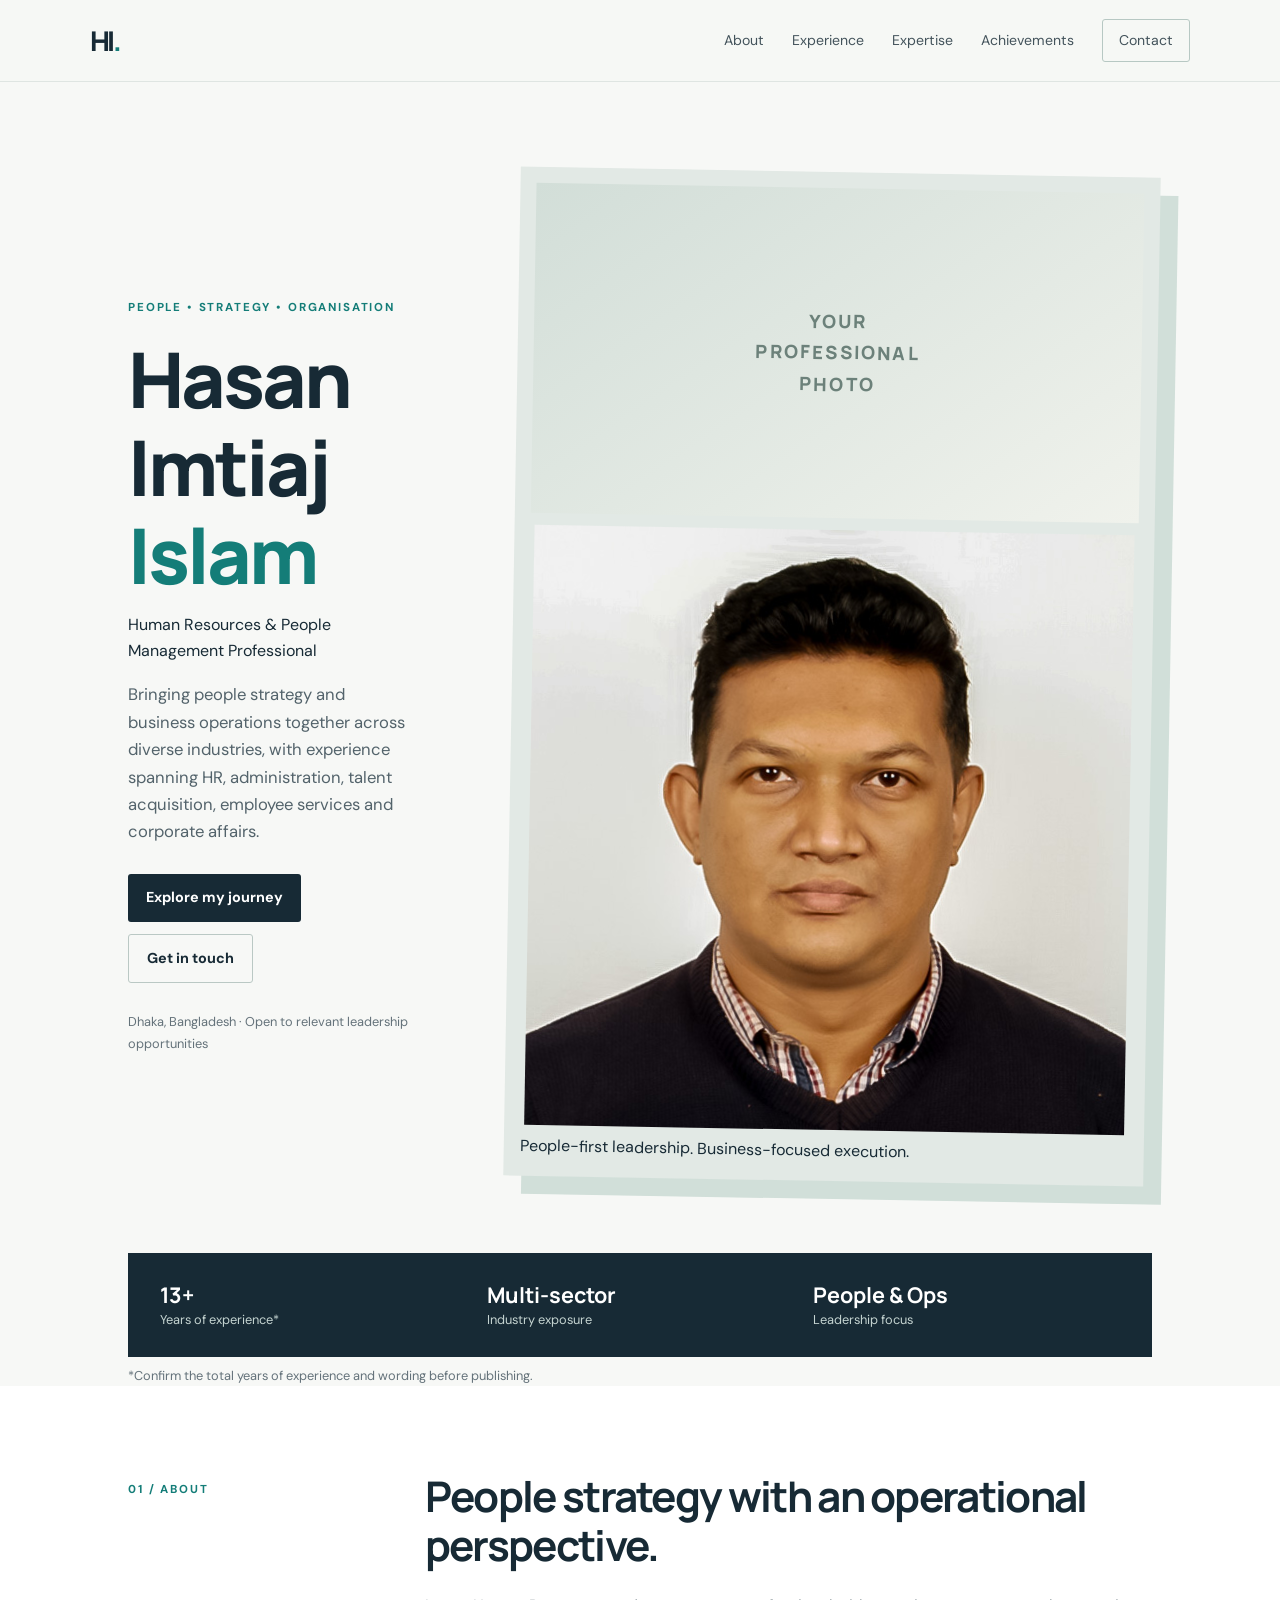
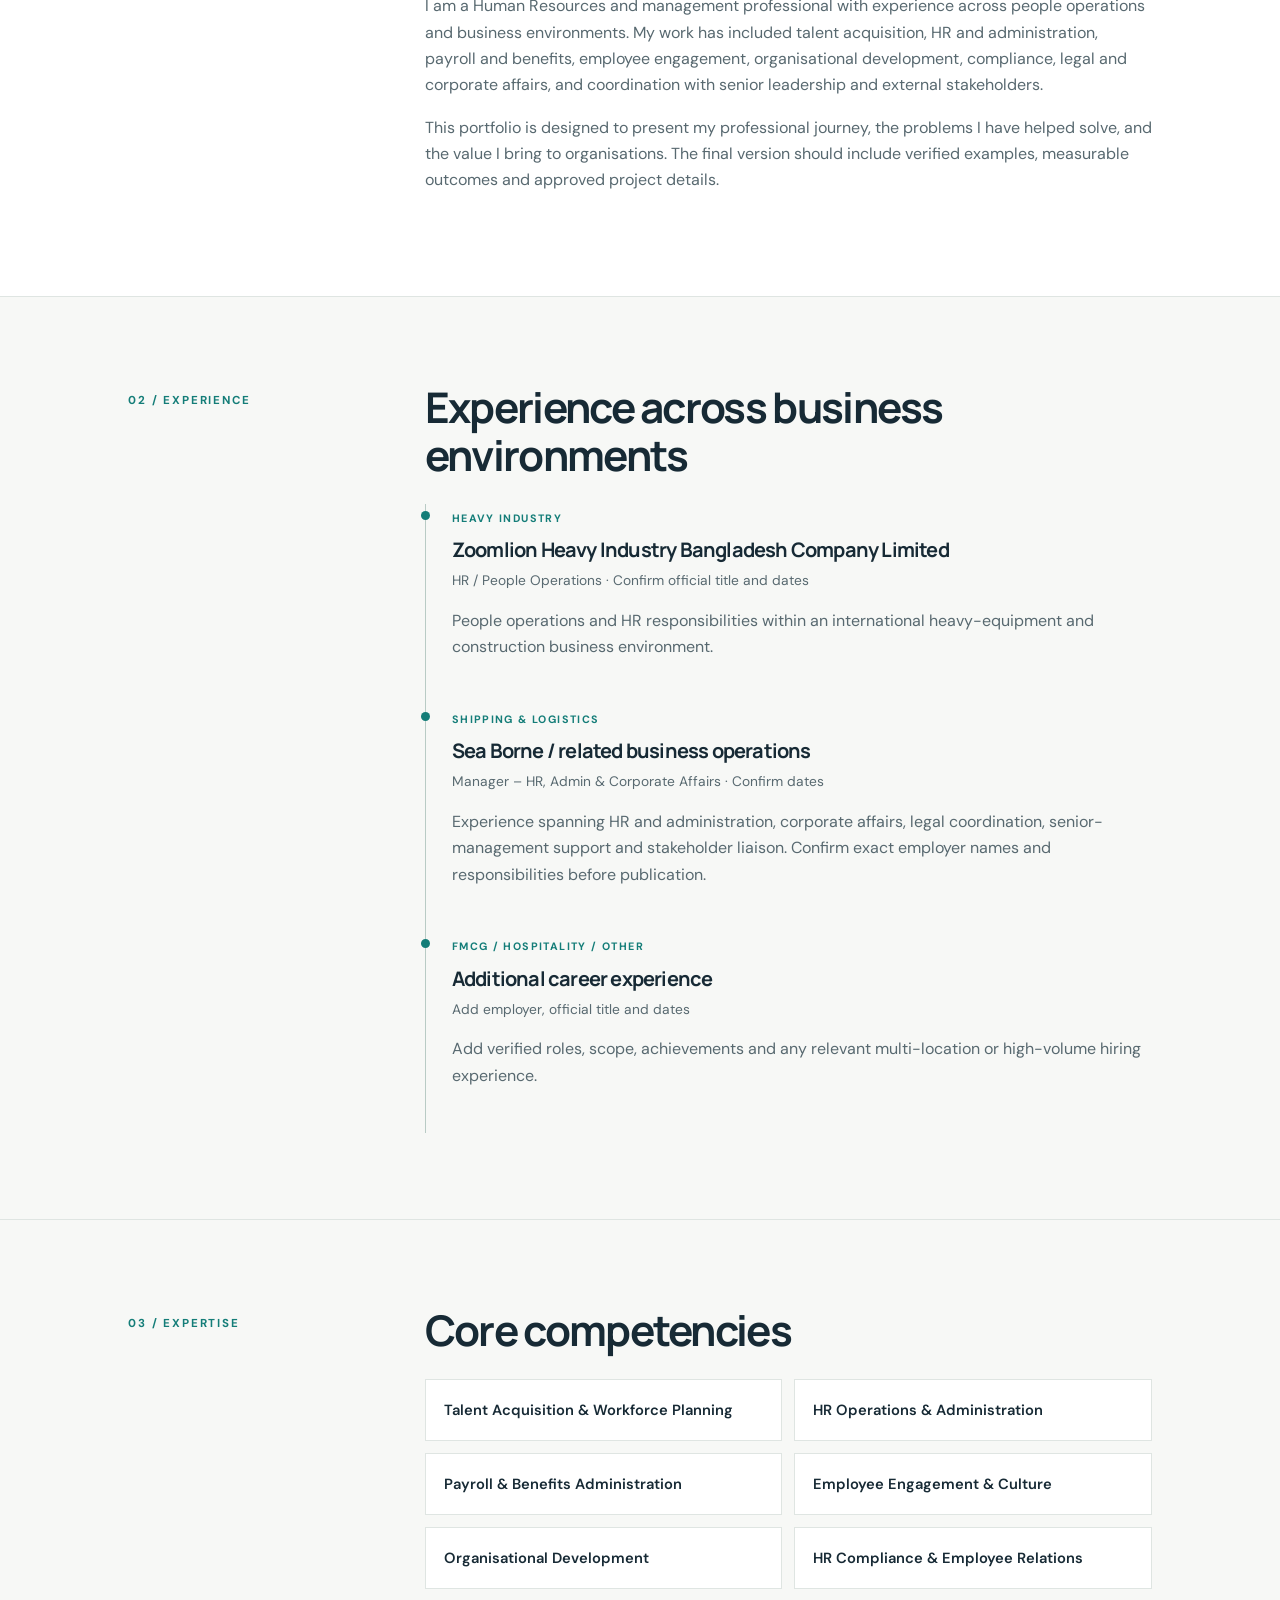
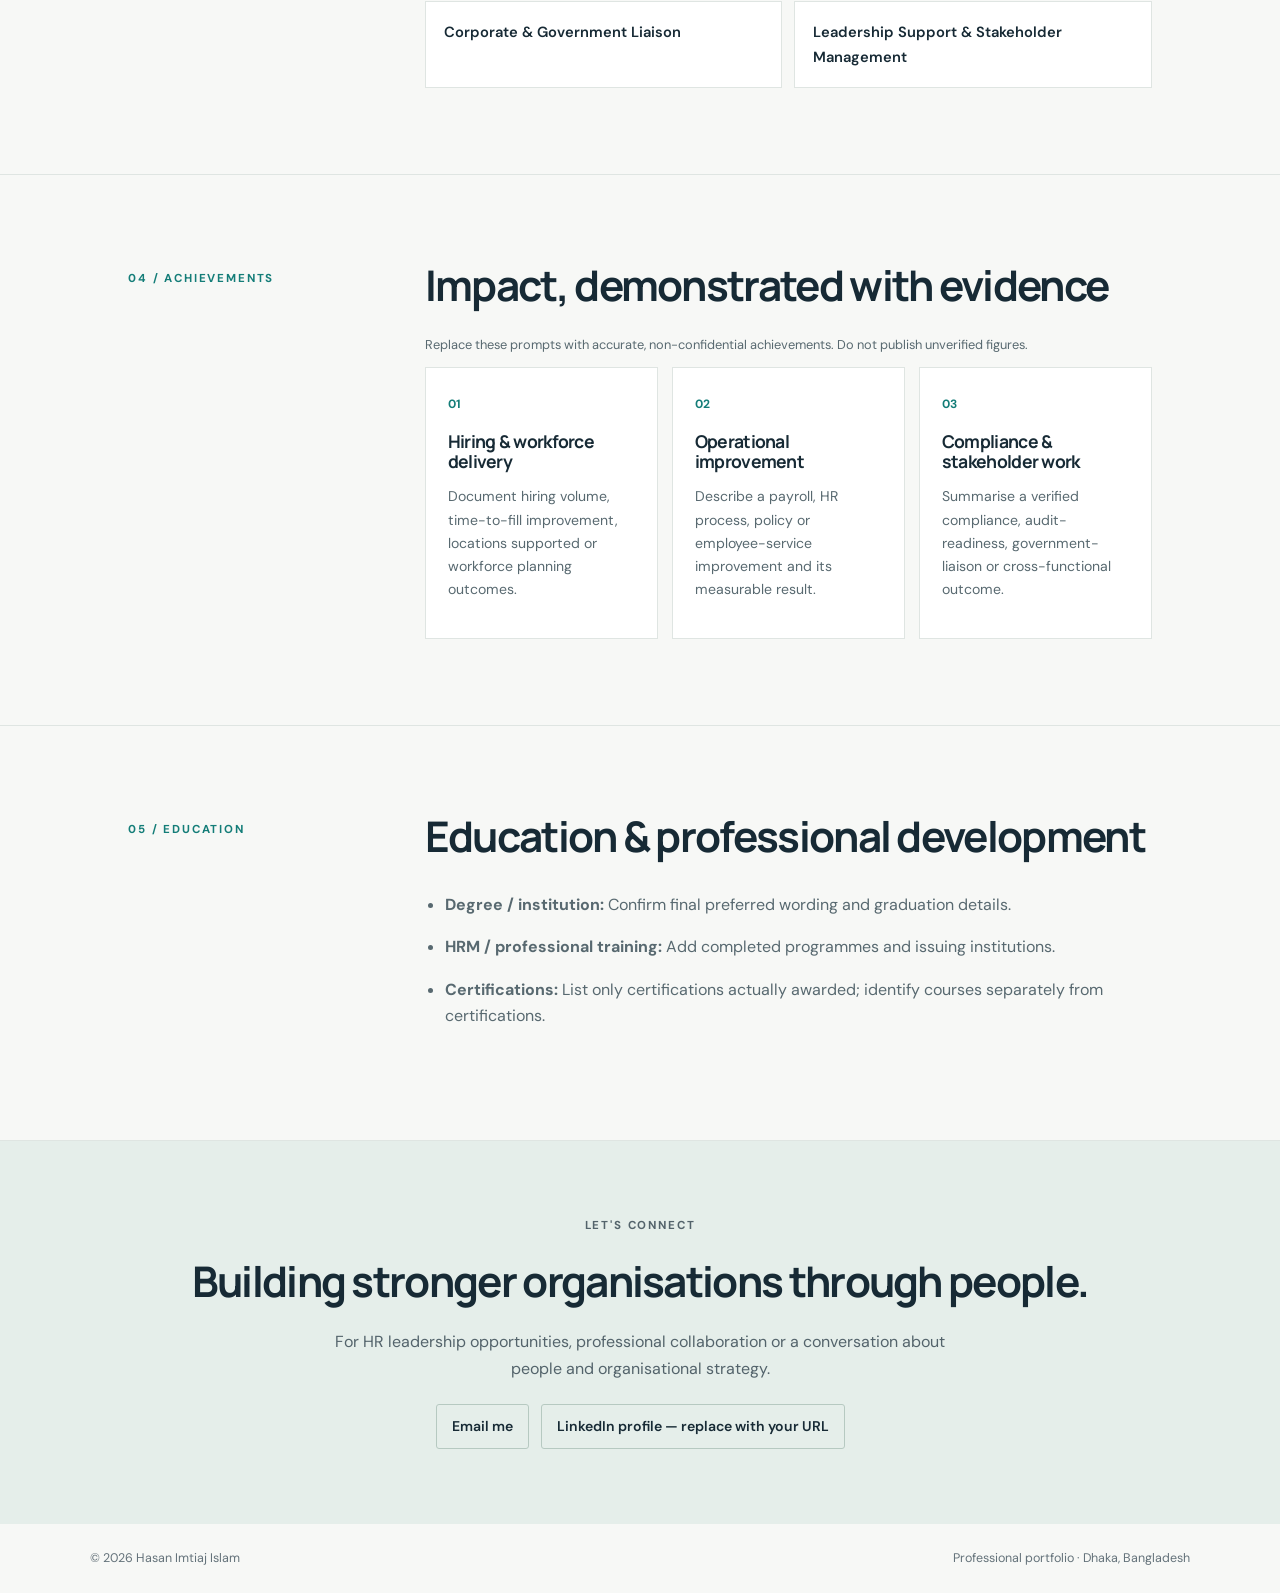
==== commit c04b7069: "pix" ====
--- a/index.html
+++ b/index.html
@@ -21,8 +21,7 @@
     <section class="hero" id="home">
       <div class="hero-copy">
         <p class="eyebrow">PEOPLE • STRATEGY • ORGANISATION</p>
-        <h1>Hasan Imtiaj<br><span>Islam</span></h1>
-        <img src="US_PP_edited.jpg" alt="Hasan Imtiaj Islam"
+        <h1>Hasan Imtiaj<br><span>Islam</span></h1
         <h2>Human Resources &amp; People Management Professional</h2>
         <p class="intro">Bringing people strategy and business operations together across diverse industries, with experience spanning HR, administration, talent acquisition, employee services and corporate affairs.</p>
         <div class="hero-actions">
@@ -33,6 +32,7 @@
       </div>
       <div class="portrait-frame">
         <div class="portrait-placeholder">YOUR<br>PROFESSIONAL<br>PHOTO</div>
+        <img src="US_PP_edited.jpg" alt="Hasan Imtiaj Islam"
         <div class="portrait-caption">People-first leadership. Business-focused execution.</div>
       </div>
     </section>
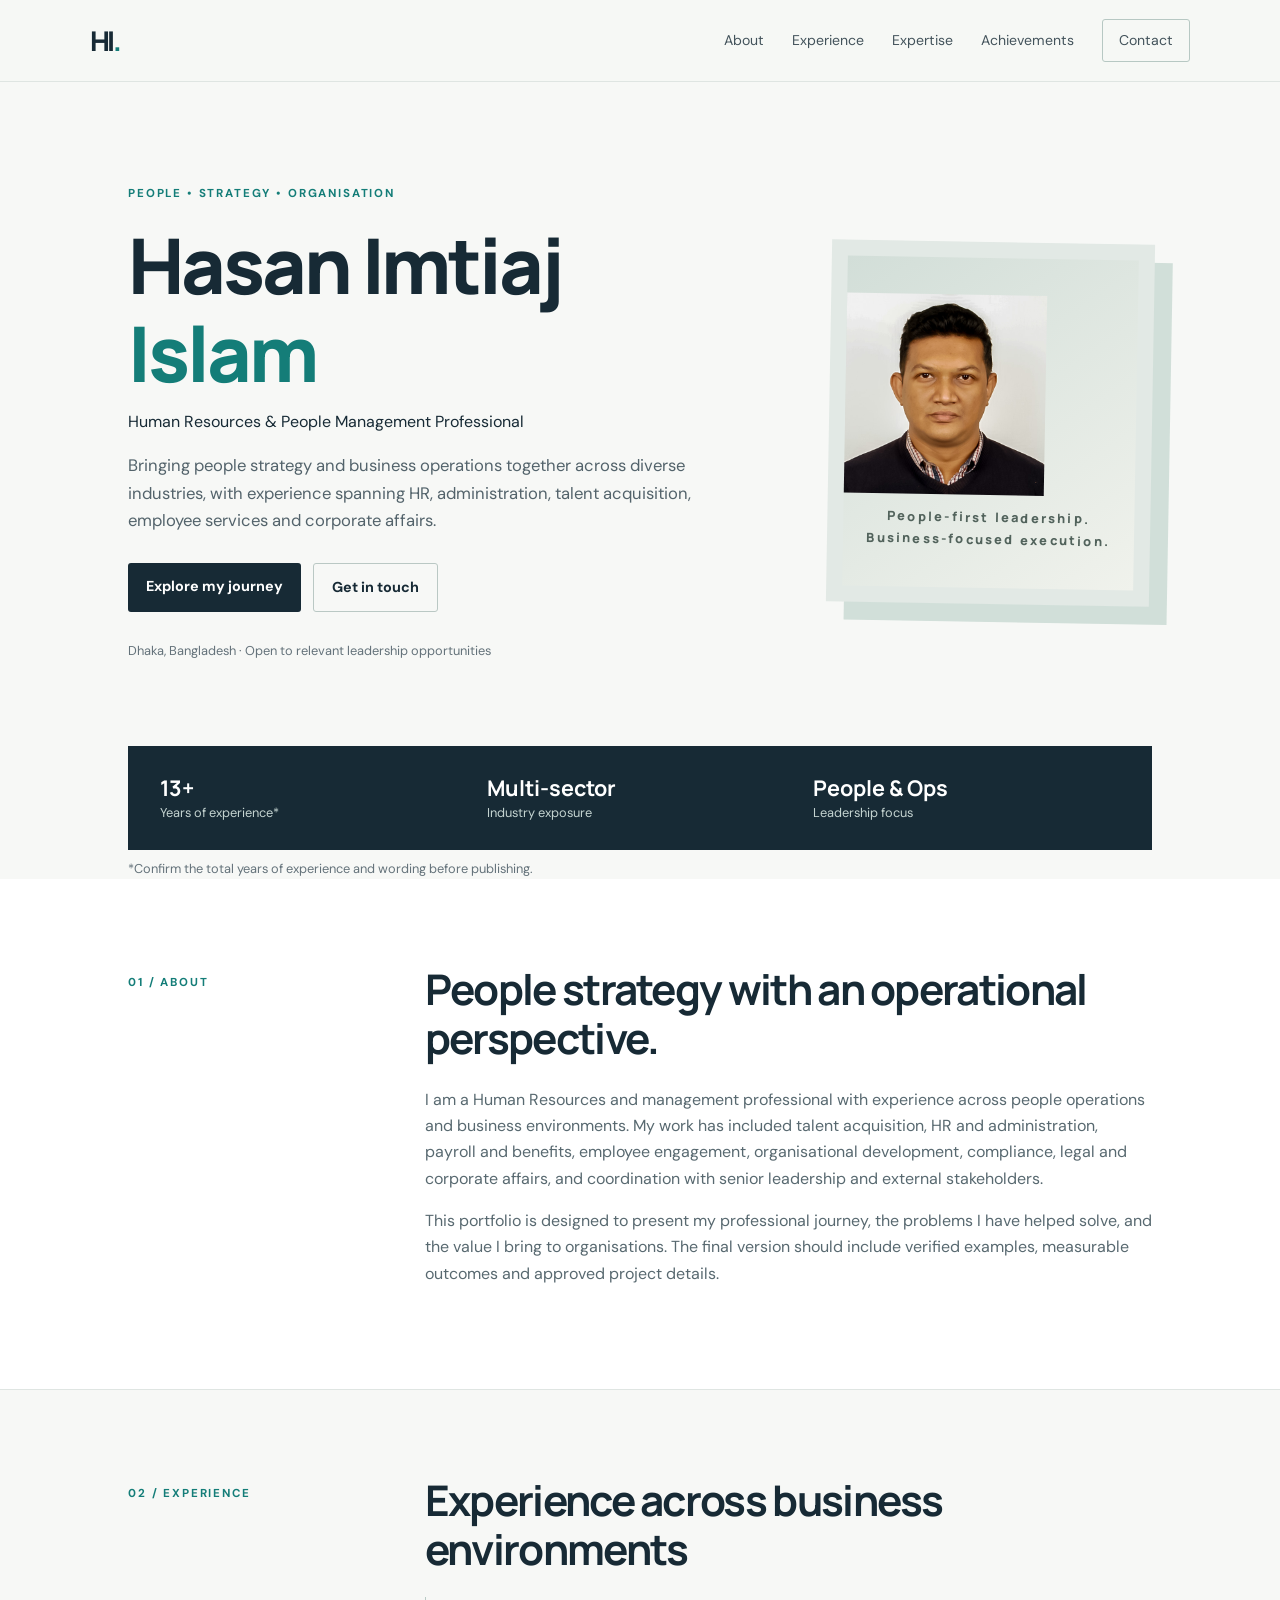
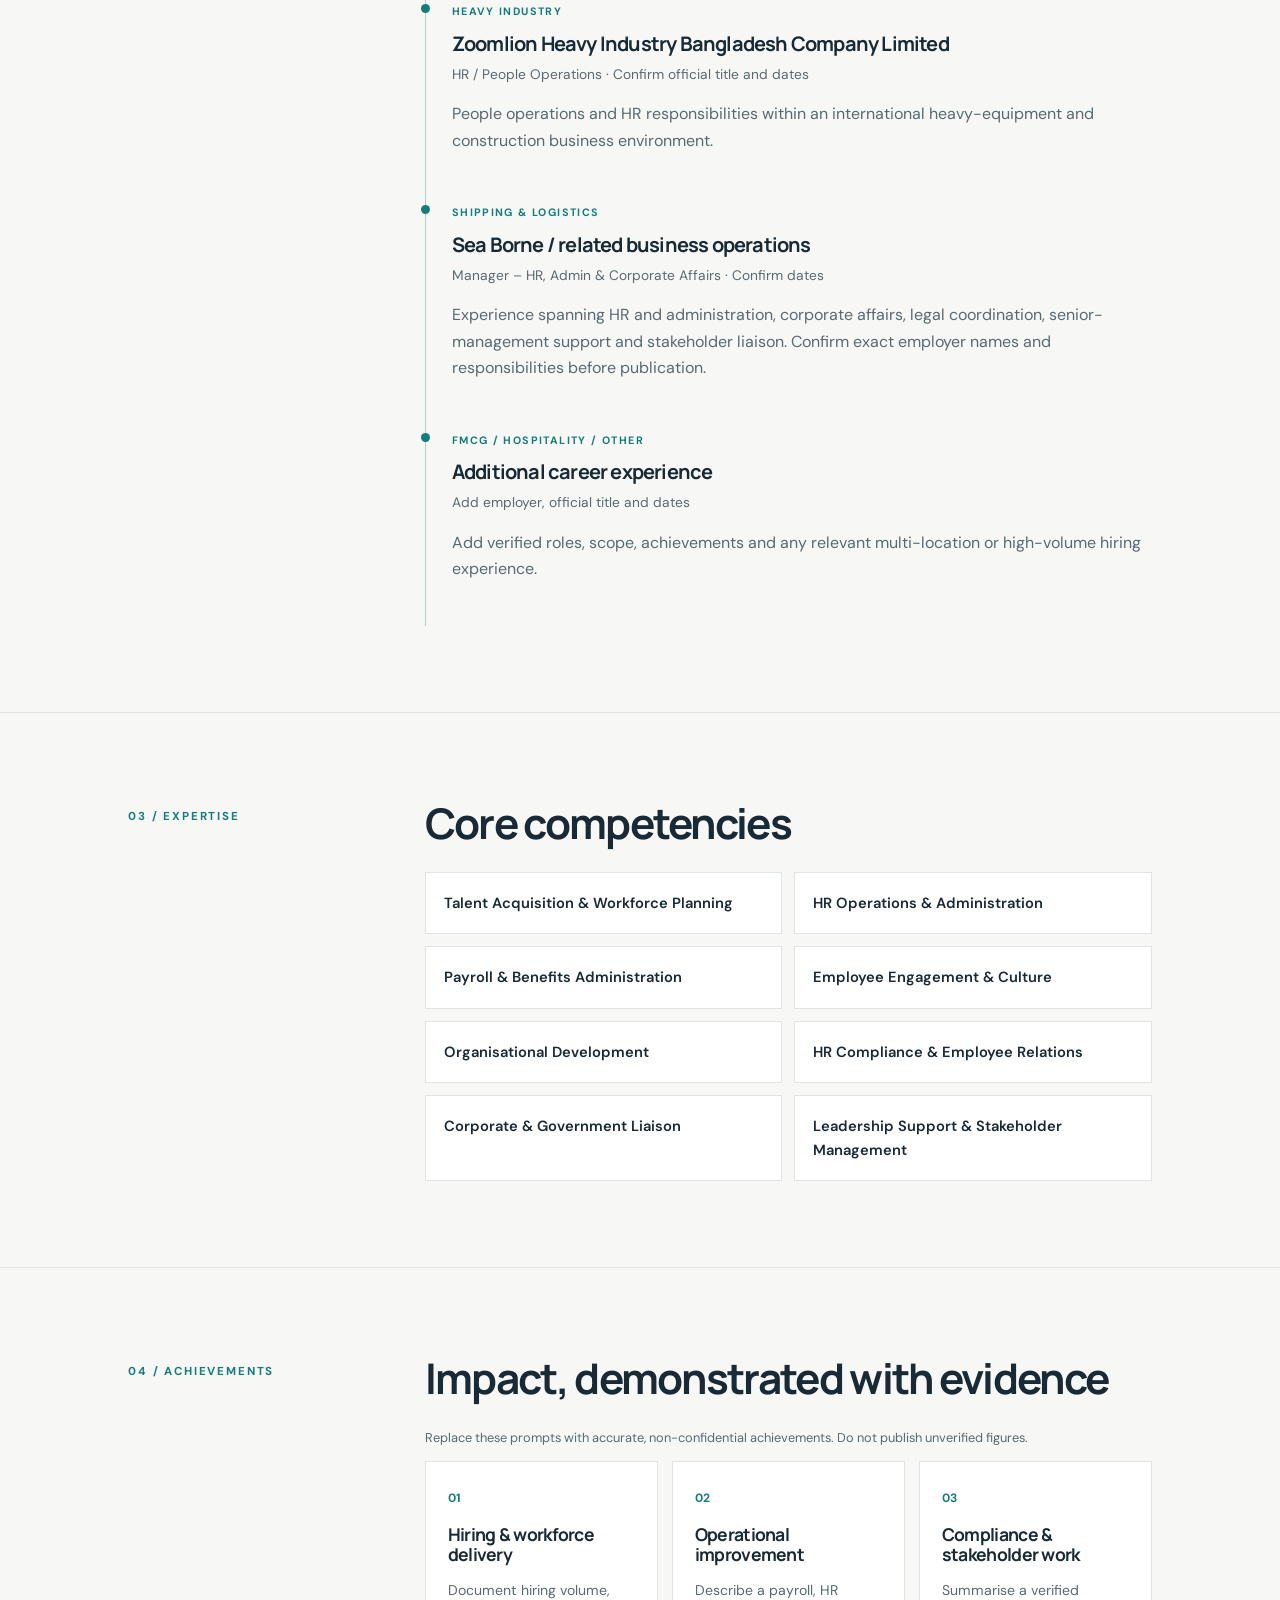
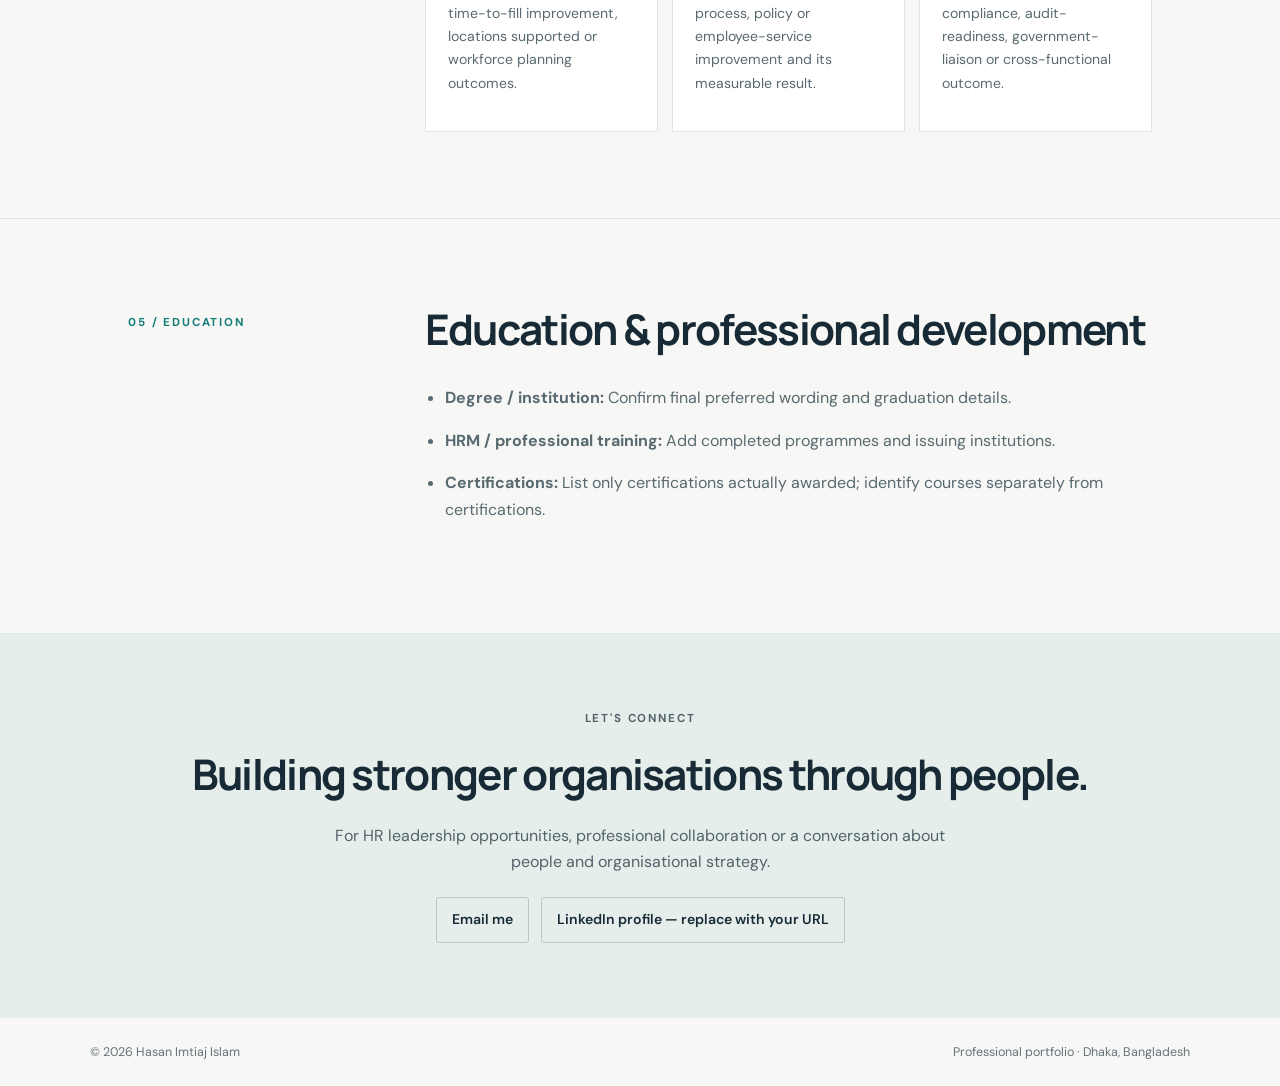
==== commit 33cc7b93: "pix" ====
--- a/index.html
+++ b/index.html
@@ -31,8 +31,8 @@
         <p class="micro">Dhaka, Bangladesh · Open to relevant leadership opportunities</p>
       </div>
       <div class="portrait-frame">
-        <div class="portrait-placeholder">YOUR<br>PROFESSIONAL<br>PHOTO</div>
-        <img src="US_PP_edited.jpg" alt="Hasan Imtiaj Islam"
+        <div class="portrait-placeholder">
+        <img src="US_PP_edited.jpg" alt="Hasan Imtiaj Islam"width="200" height="200">
         <div class="portrait-caption">People-first leadership. Business-focused execution.</div>
       </div>
     </section>
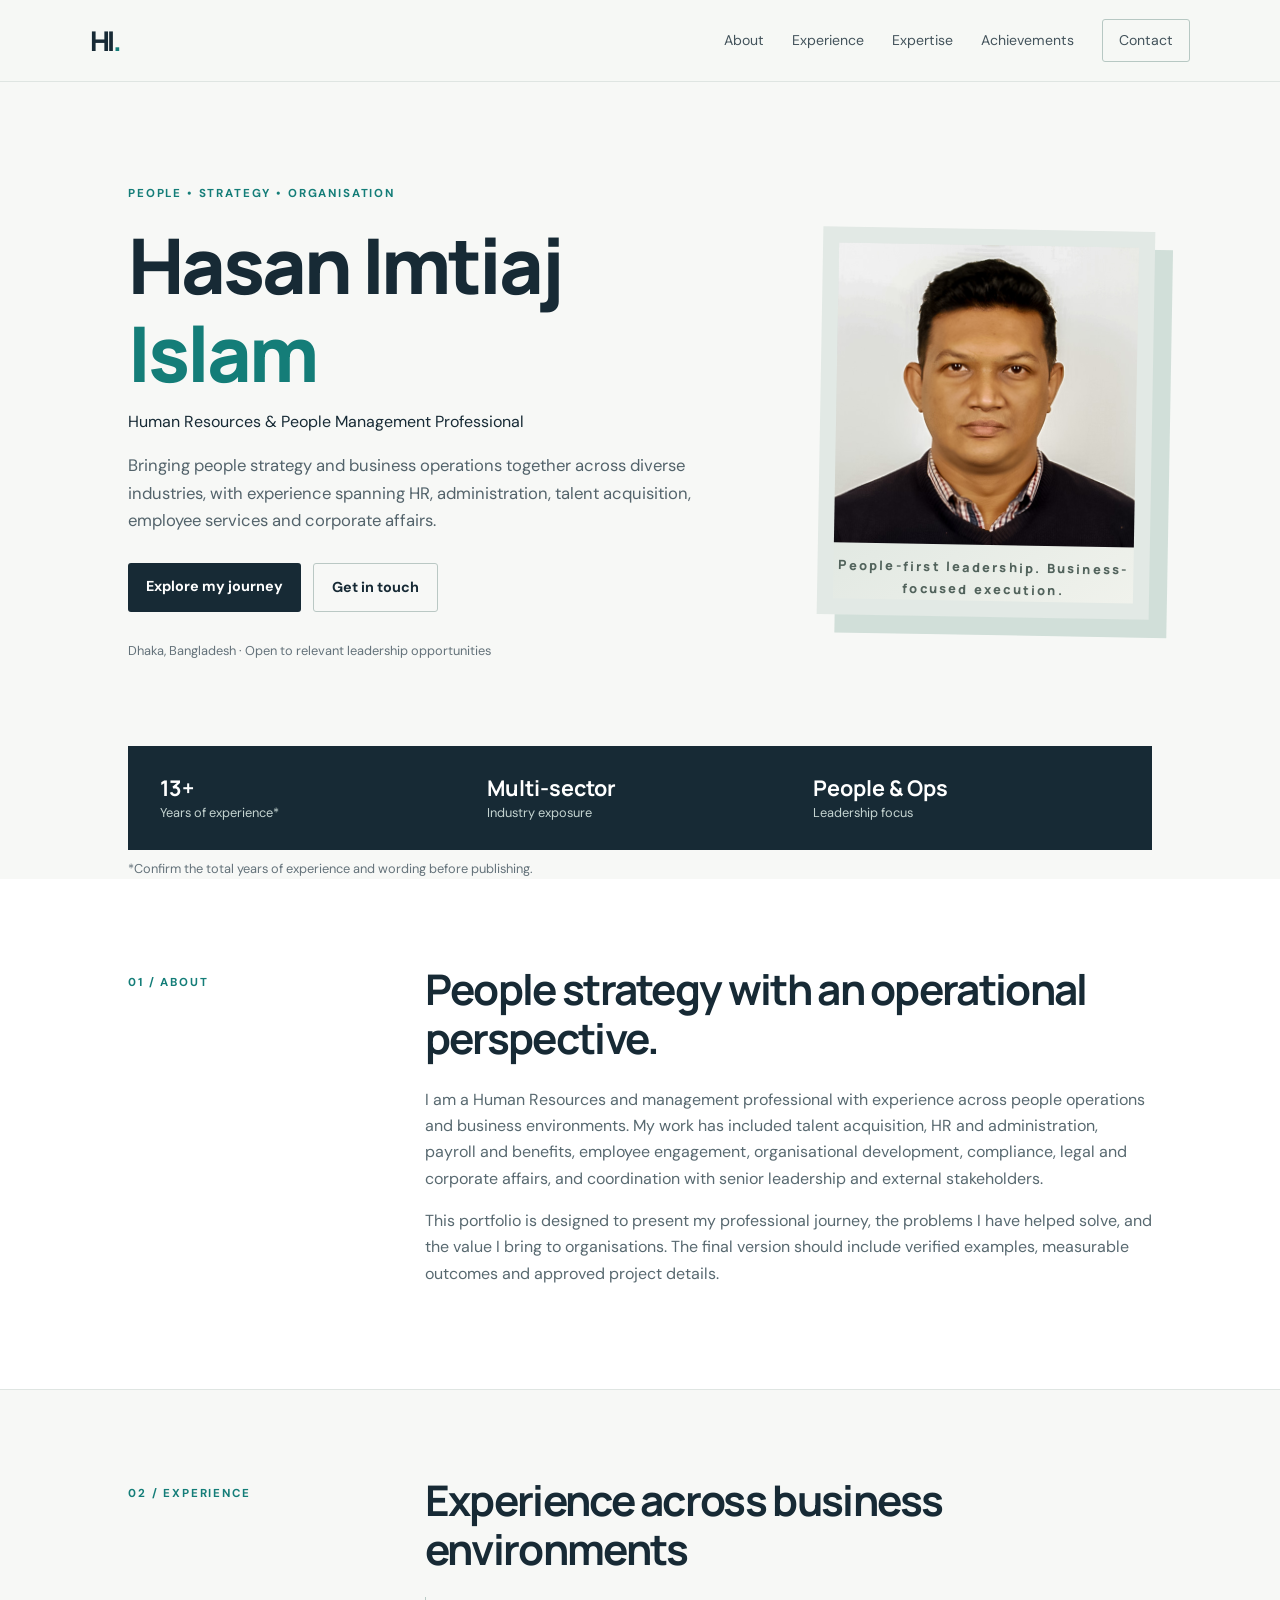
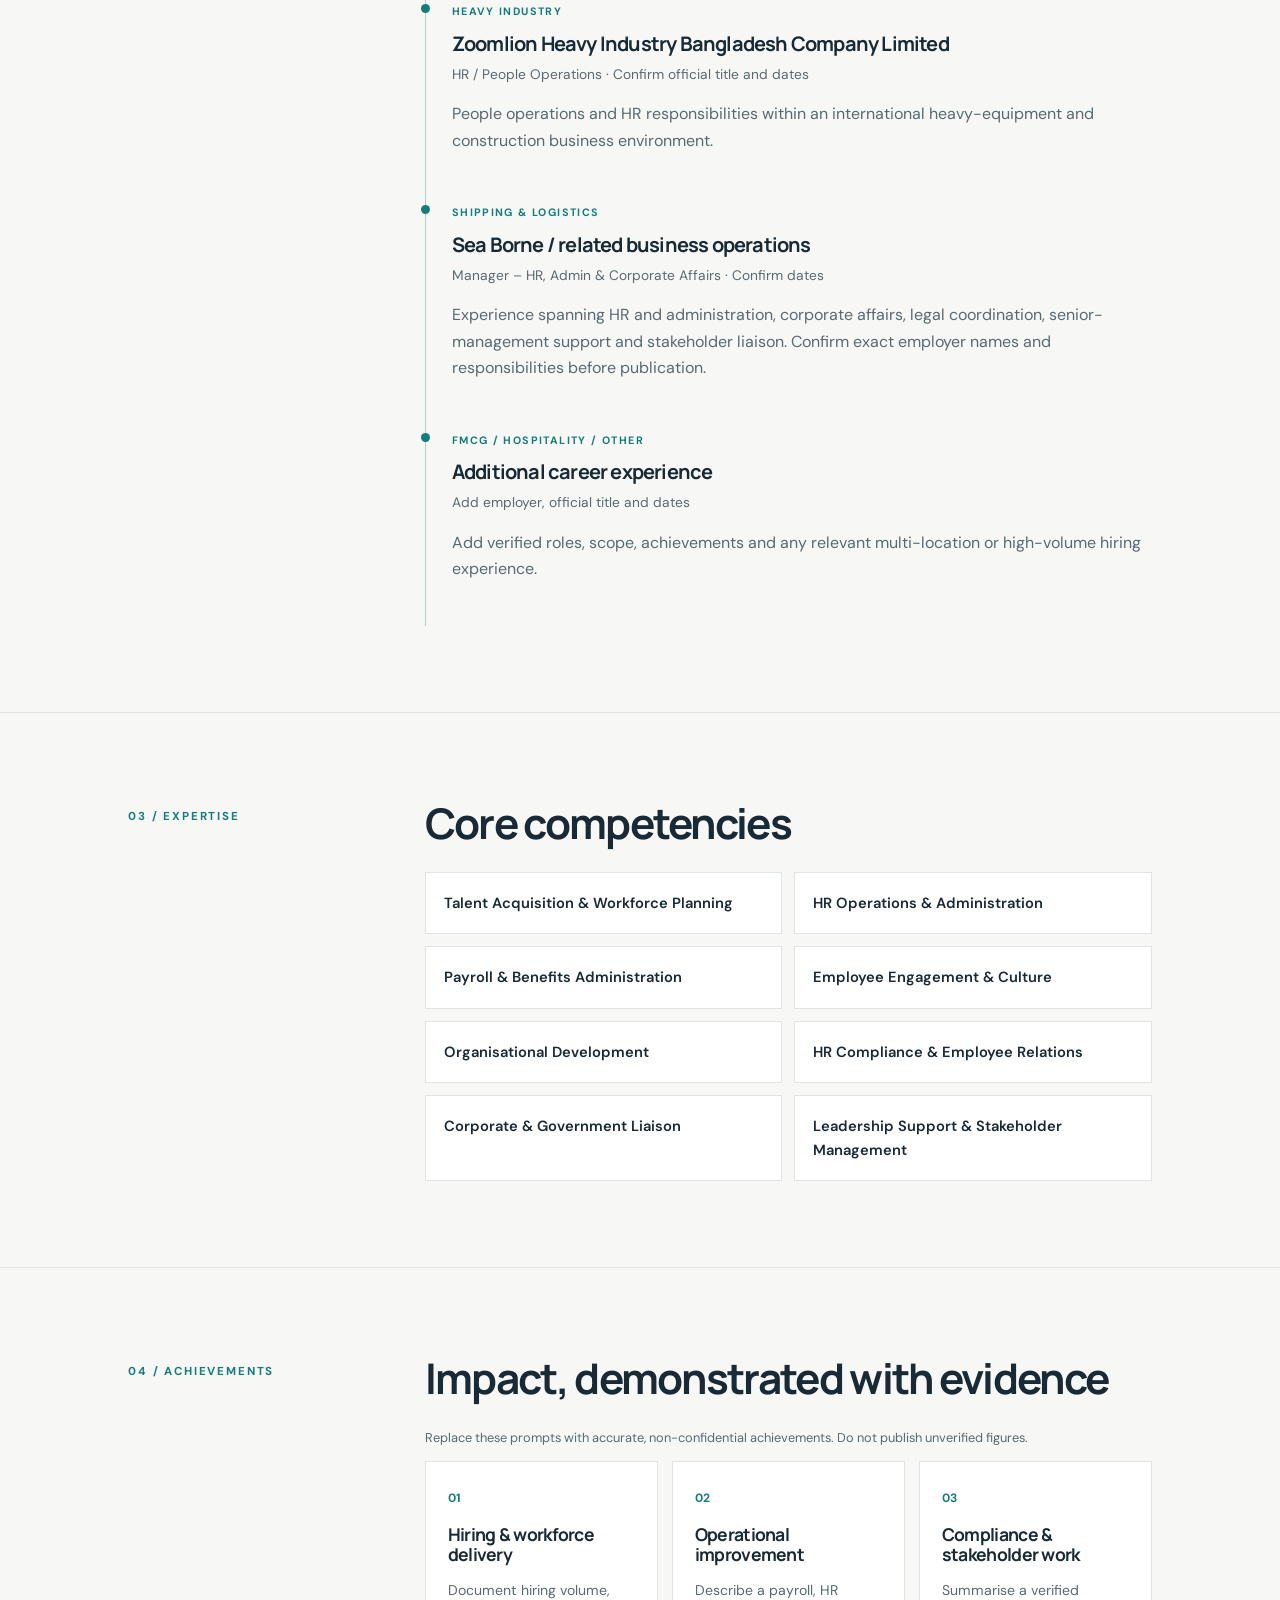
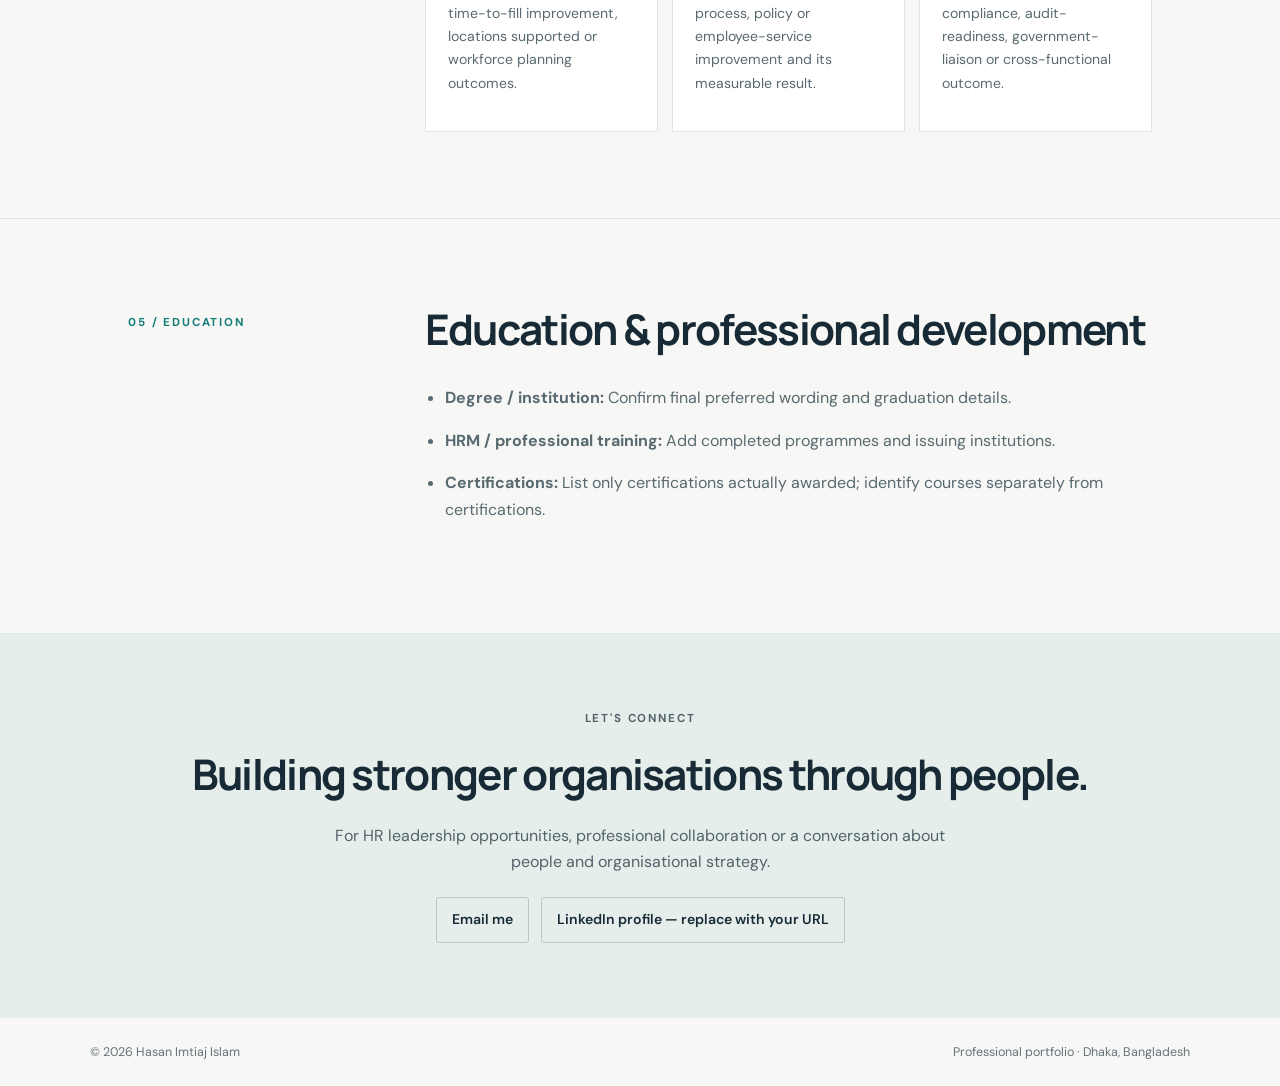
==== commit 7c3fab8e: "pix" ====
--- a/index.html
+++ b/index.html
@@ -32,7 +32,7 @@
       </div>
       <div class="portrait-frame">
         <div class="portrait-placeholder">
-        <img src="US_PP_edited.jpg" alt="Hasan Imtiaj Islam"width="200" height="200">
+        <img src="US_PP_edited.jpg" alt="Hasan Imtiaj Islam"width="300" height="300">
         <div class="portrait-caption">People-first leadership. Business-focused execution.</div>
       </div>
     </section>
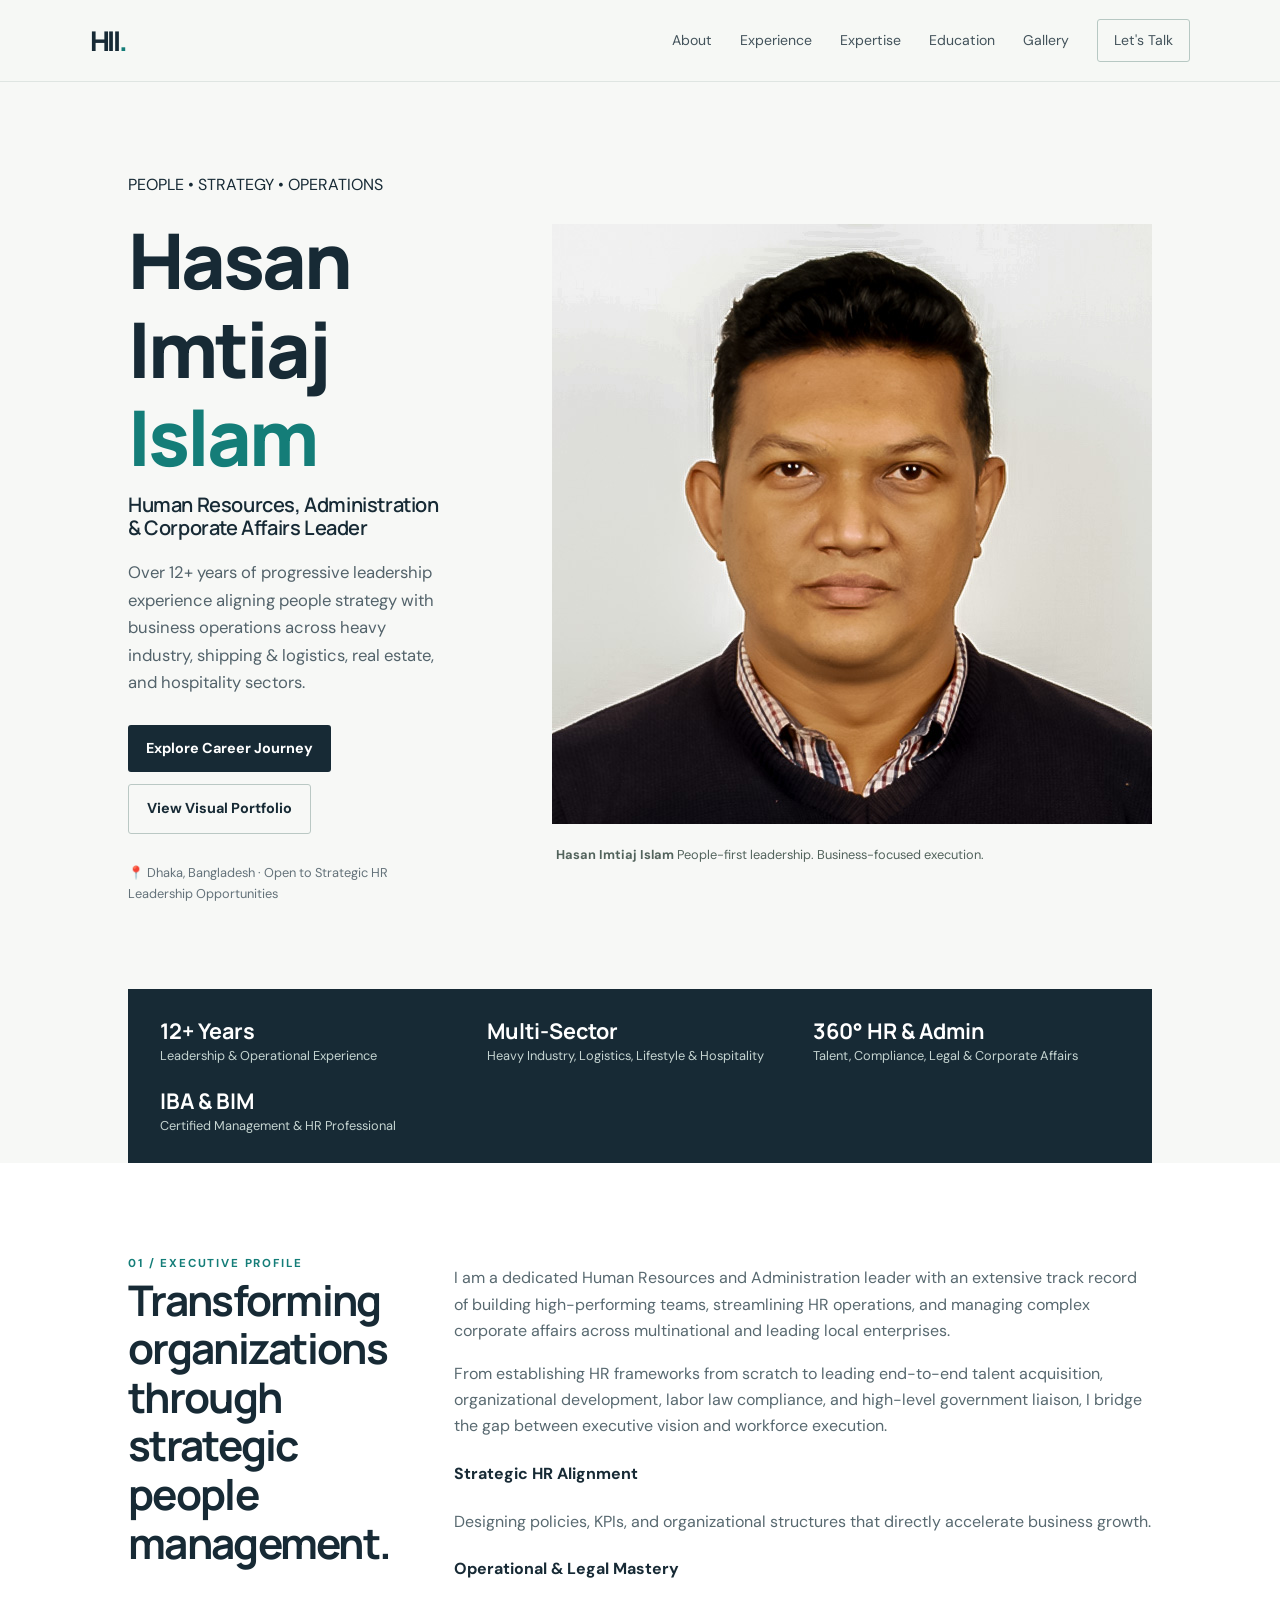
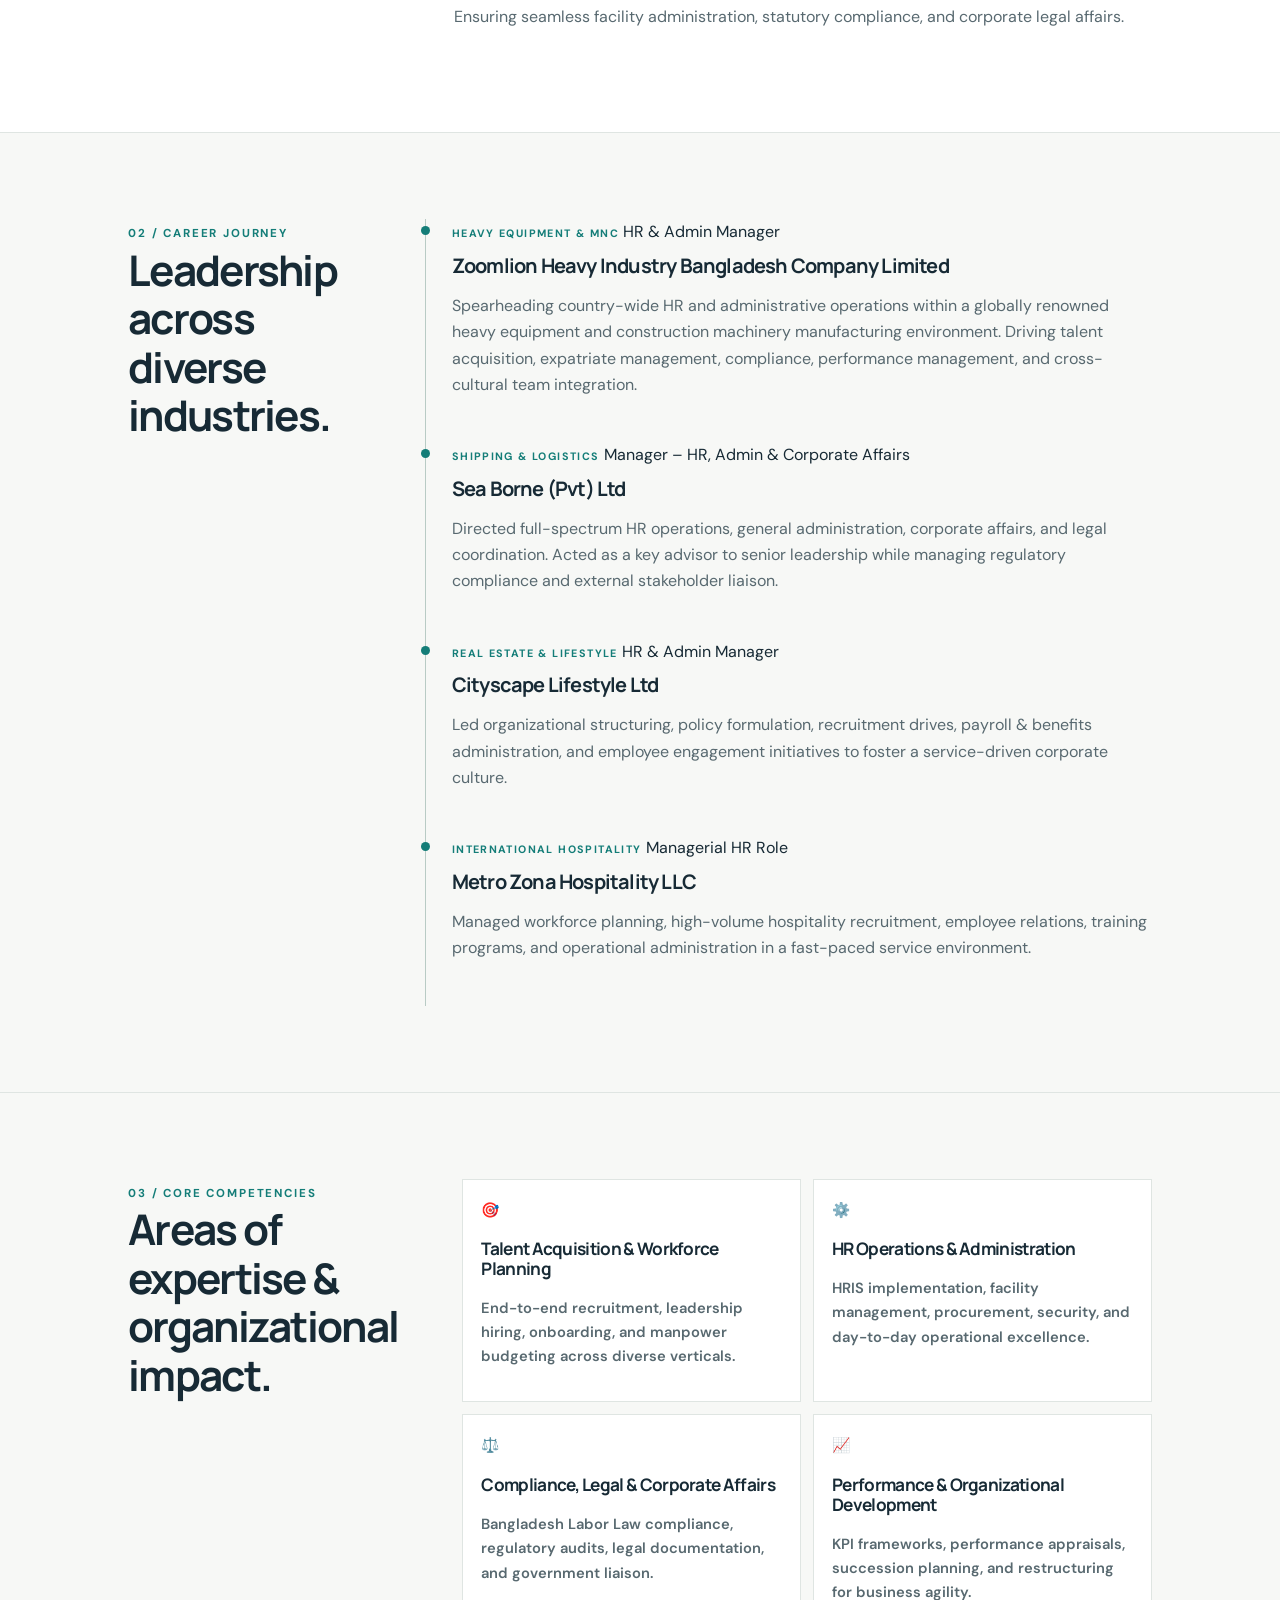
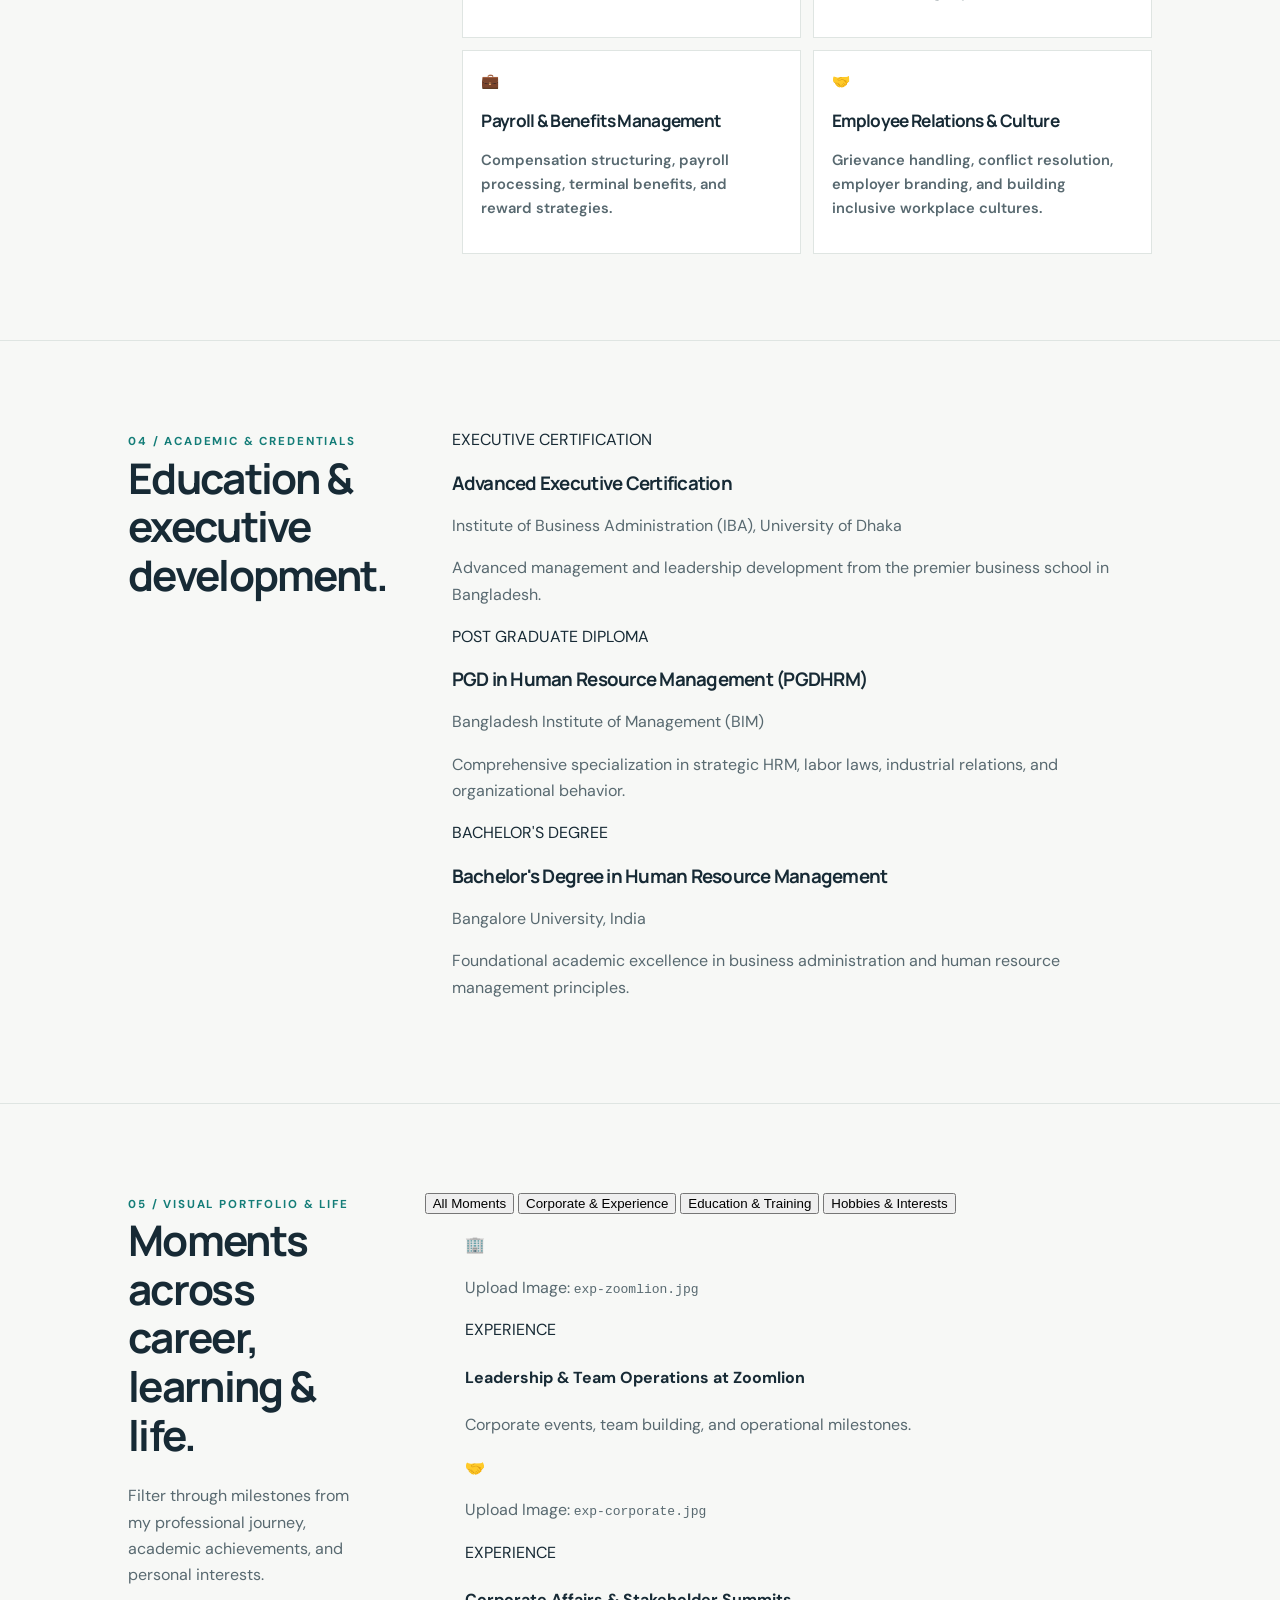
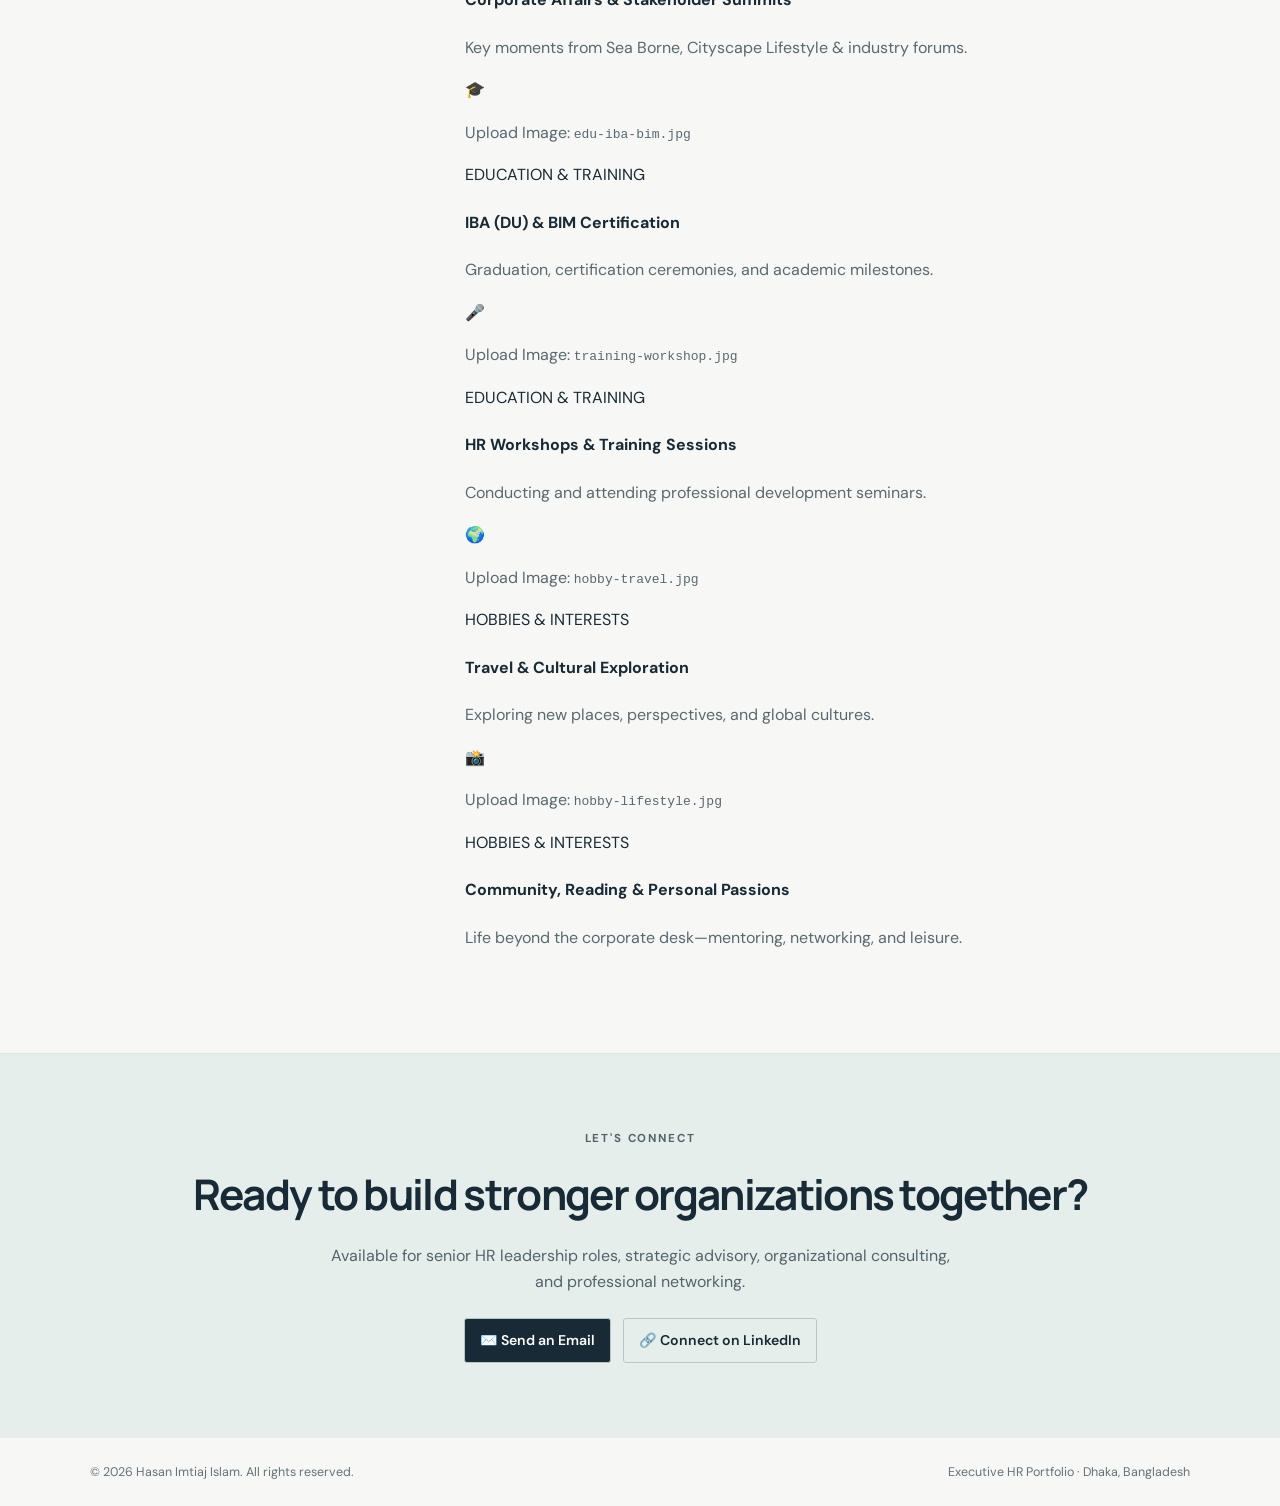
==== commit 54223560: "revised" ====
--- a/index.html
+++ b/index.html
@@ -3,136 +3,389 @@
 <head>
   <meta charset="utf-8">
   <meta name="viewport" content="width=device-width, initial-scale=1">
-  <meta name="description" content="Professional portfolio of Hasan Imtiaj Islam, Human Resources and People Management professional.">
-  <title>Hasan Imtiaj Islam | HR & People Leadership</title>
+  <meta name="description" content="Executive Portfolio of Hasan Imtiaj Islam — Human Resources, Administration & Corporate Affairs Leader.">
+  <title>Hasan Imtiaj Islam | HR & People Operations Leader</title>
   <link rel="stylesheet" href="style.css">
 </head>
 <body>
+  <!-- Sticky Glassmorphism Header -->
   <header class="site-header">
-    <a class="brand" href="#home">HI<span>.</span></a>
+    <a class="brand" href="#home">HII<span>.</span></a>
     <nav aria-label="Main navigation">
-      <a href="#about">About</a><a href="#experience">Experience</a>
-      <a href="#expertise">Expertise</a><a href="#achievements">Achievements</a>
-      <a href="#contact" class="nav-cta">Contact</a>
+      <a href="#about">About</a>
+      <a href="#experience">Experience</a>
+      <a href="#expertise">Expertise</a>
+      <a href="#education">Education</a>
+      <a href="#gallery">Gallery</a>
+      <a href="#contact" class="nav-cta">Let's Talk</a>
     </nav>
   </header>
 
   <main>
+    <!-- Hero Section -->
     <section class="hero" id="home">
       <div class="hero-copy">
-        <p class="eyebrow">PEOPLE • STRATEGY • ORGANISATION</p>
-        <h1>Hasan Imtiaj<br><span>Islam</span></h1
-        <h2>Human Resources &amp; People Management Professional</h2>
-        <p class="intro">Bringing people strategy and business operations together across diverse industries, with experience spanning HR, administration, talent acquisition, employee services and corporate affairs.</p>
+        <div class="badge">PEOPLE • STRATEGY • OPERATIONS</div>
+        <h1>Hasan Imtiaj<br><span>Islam</span></h1>
+        <h2>Human Resources, Administration &amp; Corporate Affairs Leader</h2>
+        <p class="intro">Over 12+ years of progressive leadership experience aligning people strategy with business operations across heavy industry, shipping &amp; logistics, real estate, and hospitality sectors.</p>
         <div class="hero-actions">
-          <a class="button primary" href="#experience">Explore my journey</a>
-          <a class="button secondary" href="#contact">Get in touch</a>
-        </div>
-        <p class="micro">Dhaka, Bangladesh · Open to relevant leadership opportunities</p>
-      </div>
-      <div class="portrait-frame">
-        <div class="portrait-placeholder">
-        <img src="US_PP_edited.jpg" alt="Hasan Imtiaj Islam"width="300" height="300">
-        <div class="portrait-caption">People-first leadership. Business-focused execution.</div>
-      </div>
-    </section>
-
-    <section class="stats" aria-label="Career overview">
-      <div><strong>13+</strong><span>Years of experience*</span></div>
-      <div><strong>Multi-sector</strong><span>Industry exposure</span></div>
-      <div><strong>People &amp; Ops</strong><span>Leadership focus</span></div>
-    </section>
-    <p class="footnote">*Confirm the total years of experience and wording before publishing.</p>
-
+          <a class="button primary" href="#experience">Explore Career Journey</a>
+          <a class="button secondary" href="#gallery">View Visual Portfolio</a>
+        </div>
+        <p class="micro">📍 Dhaka, Bangladesh · Open to Strategic HR Leadership Opportunities</p>
+      </div>
+      
+      <div class="hero-visual">
+        <div class="portrait-card">
+          <div class="img-wrapper">
+            <img src="US_PP_edited.jpg" alt="Hasan Imtiaj Islam">
+          </div>
+          <div class="portrait-caption">
+            <strong>Hasan Imtiaj Islam</strong>
+            <span>People-first leadership. Business-focused execution.</span>
+          </div>
+        </div>
+      </div>
+    </section>
+
+    <!-- Key Career Highlights Bar -->
+    <section class="stats-container" aria-label="Career overview">
+      <div class="stats">
+        <div class="stat-box">
+          <strong>12+ Years</strong>
+          <span>Leadership &amp; Operational Experience</span>
+        </div>
+        <div class="stat-box">
+          <strong>Multi-Sector</strong>
+          <span>Heavy Industry, Logistics, Lifestyle &amp; Hospitality</span>
+        </div>
+        <div class="stat-box">
+          <strong>360° HR &amp; Admin</strong>
+          <span>Talent, Compliance, Legal &amp; Corporate Affairs</span>
+        </div>
+        <div class="stat-box">
+          <strong>IBA &amp; BIM</strong>
+          <span>Certified Management &amp; HR Professional</span>
+        </div>
+      </div>
+    </section>
+
+    <!-- 01 / ABOUT -->
     <section class="section about" id="about">
-      <div class="section-label">01 / ABOUT</div>
-      <div>
-        <h2>People strategy with an operational perspective.</h2>
-        <p>I am a Human Resources and management professional with experience across people operations and business environments. My work has included talent acquisition, HR and administration, payroll and benefits, employee engagement, organisational development, compliance, legal and corporate affairs, and coordination with senior leadership and external stakeholders.</p>
-        <p>This portfolio is designed to present my professional journey, the problems I have helped solve, and the value I bring to organisations. The final version should include verified examples, measurable outcomes and approved project details.</p>
-      </div>
-    </section>
-
+      <div class="section-header">
+        <span class="section-label">01 / EXECUTIVE PROFILE</span>
+        <h2>Transforming organizations through strategic people management.</h2>
+      </div>
+      <div class="section-content about-grid">
+        <div class="about-text">
+          <p>I am a dedicated Human Resources and Administration leader with an extensive track record of building high-performing teams, streamlining HR operations, and managing complex corporate affairs across multinational and leading local enterprises.</p>
+          <p>From establishing HR frameworks from scratch to leading end-to-end talent acquisition, organizational development, labor law compliance, and high-level government liaison, I bridge the gap between executive vision and workforce execution.</p>
+        </div>
+        <div class="about-highlights">
+          <div class="highlight-item">
+            <h4>Strategic HR Alignment</h4>
+            <p>Designing policies, KPIs, and organizational structures that directly accelerate business growth.</p>
+          </div>
+          <div class="highlight-item">
+            <h4>Operational &amp; Legal Mastery</h4>
+            <p>Ensuring seamless facility administration, statutory compliance, and corporate legal affairs.</p>
+          </div>
+        </div>
+      </div>
+    </section>
+
+    <!-- 02 / EXPERIENCE -->
     <section class="section" id="experience">
-      <div class="section-label">02 / EXPERIENCE</div>
+      <div class="section-header">
+        <span class="section-label">02 / CAREER JOURNEY</span>
+        <h2>Leadership across diverse industries.</h2>
+      </div>
       <div class="section-content">
-        <h2>Experience across business environments</h2>
         <div class="timeline">
+          
           <article class="timeline-item">
-            <span class="timeline-tag">HEAVY INDUSTRY</span>
-            <h3>Zoomlion Heavy Industry Bangladesh Company Limited</h3>
-            <p class="role">HR / People Operations · Confirm official title and dates</p>
-            <p>People operations and HR responsibilities within an international heavy-equipment and construction business environment.</p>
+            <div class="timeline-marker"></div>
+            <div class="timeline-card">
+              <div class="card-top">
+                <span class="timeline-tag">HEAVY EQUIPMENT &amp; MNC</span>
+                <span class="timeline-role-badge">HR &amp; Admin Manager</span>
+              </div>
+              <h3>Zoomlion Heavy Industry Bangladesh Company Limited</h3>
+              <p>Spearheading country-wide HR and administrative operations within a globally renowned heavy equipment and construction machinery manufacturing environment. Driving talent acquisition, expatriate management, compliance, performance management, and cross-cultural team integration.</p>
+            </div>
           </article>
+
           <article class="timeline-item">
-            <span class="timeline-tag">SHIPPING &amp; LOGISTICS</span>
-            <h3>Sea Borne / related business operations</h3>
-            <p class="role">Manager – HR, Admin &amp; Corporate Affairs · Confirm dates</p>
-            <p>Experience spanning HR and administration, corporate affairs, legal coordination, senior-management support and stakeholder liaison. Confirm exact employer names and responsibilities before publication.</p>
+            <div class="timeline-marker"></div>
+            <div class="timeline-card">
+              <div class="card-top">
+                <span class="timeline-tag">SHIPPING &amp; LOGISTICS</span>
+                <span class="timeline-role-badge">Manager – HR, Admin &amp; Corporate Affairs</span>
+              </div>
+              <h3>Sea Borne (Pvt) Ltd</h3>
+              <p>Directed full-spectrum HR operations, general administration, corporate affairs, and legal coordination. Acted as a key advisor to senior leadership while managing regulatory compliance and external stakeholder liaison.</p>
+            </div>
           </article>
+
           <article class="timeline-item">
-            <span class="timeline-tag">FMCG / HOSPITALITY / OTHER</span>
-            <h3>Additional career experience</h3>
-            <p class="role">Add employer, official title and dates</p>
-            <p>Add verified roles, scope, achievements and any relevant multi-location or high-volume hiring experience.</p>
+            <div class="timeline-marker"></div>
+            <div class="timeline-card">
+              <div class="card-top">
+                <span class="timeline-tag">REAL ESTATE &amp; LIFESTYLE</span>
+                <span class="timeline-role-badge">HR &amp; Admin Manager</span>
+              </div>
+              <h3>Cityscape Lifestyle Ltd</h3>
+              <p>Led organizational structuring, policy formulation, recruitment drives, payroll &amp; benefits administration, and employee engagement initiatives to foster a service-driven corporate culture.</p>
+            </div>
           </article>
-        </div>
-      </div>
-    </section>
-
-    <section class="section expertise" id="expertise">
-      <div class="section-label">03 / EXPERTISE</div>
+
+          <article class="timeline-item">
+            <div class="timeline-marker"></div>
+            <div class="timeline-card">
+              <div class="card-top">
+                <span class="timeline-tag">INTERNATIONAL HOSPITALITY</span>
+                <span class="timeline-role-badge">Managerial HR Role</span>
+              </div>
+              <h3>Metro Zona Hospitality LLC</h3>
+              <p>Managed workforce planning, high-volume hospitality recruitment, employee relations, training programs, and operational administration in a fast-paced service environment.</p>
+            </div>
+          </article>
+
+        </div>
+      </div>
+    </section>
+
+    <!-- 03 / EXPERTISE & IMPACT -->
+    <section class="section dark-section" id="expertise">
+      <div class="section-header">
+        <span class="section-label">03 / CORE COMPETENCIES</span>
+        <h2>Areas of expertise &amp; organizational impact.</h2>
+      </div>
       <div class="section-content">
-        <h2>Core competencies</h2>
         <div class="skill-grid">
-          <div>Talent Acquisition &amp; Workforce Planning</div>
-          <div>HR Operations &amp; Administration</div>
-          <div>Payroll &amp; Benefits Administration</div>
-          <div>Employee Engagement &amp; Culture</div>
-          <div>Organisational Development</div>
-          <div>HR Compliance &amp; Employee Relations</div>
-          <div>Corporate &amp; Government Liaison</div>
-          <div>Leadership Support &amp; Stakeholder Management</div>
-        </div>
-      </div>
-    </section>
-
-    <section class="section" id="achievements">
-      <div class="section-label">04 / ACHIEVEMENTS</div>
+          <div class="skill-card">
+            <span class="skill-icon">🎯</span>
+            <h3>Talent Acquisition &amp; Workforce Planning</h3>
+            <p>End-to-end recruitment, leadership hiring, onboarding, and manpower budgeting across diverse verticals.</p>
+          </div>
+          <div class="skill-card">
+            <span class="skill-icon">⚙️</span>
+            <h3>HR Operations &amp; Administration</h3>
+            <p>HRIS implementation, facility management, procurement, security, and day-to-day operational excellence.</p>
+          </div>
+          <div class="skill-card">
+            <span class="skill-icon">⚖️</span>
+            <h3>Compliance, Legal &amp; Corporate Affairs</h3>
+            <p>Bangladesh Labor Law compliance, regulatory audits, legal documentation, and government liaison.</p>
+          </div>
+          <div class="skill-card">
+            <span class="skill-icon">📈</span>
+            <h3>Performance &amp; Organizational Development</h3>
+            <p>KPI frameworks, performance appraisals, succession planning, and restructuring for business agility.</p>
+          </div>
+          <div class="skill-card">
+            <span class="skill-icon">💼</span>
+            <h3>Payroll &amp; Benefits Management</h3>
+            <p>Compensation structuring, payroll processing, terminal benefits, and reward strategies.</p>
+          </div>
+          <div class="skill-card">
+            <span class="skill-icon">🤝</span>
+            <h3>Employee Relations &amp; Culture</h3>
+            <p>Grievance handling, conflict resolution, employer branding, and building inclusive workplace cultures.</p>
+          </div>
+        </div>
+      </div>
+    </section>
+
+    <!-- 04 / EDUCATION & CERTIFICATIONS -->
+    <section class="section" id="education">
+      <div class="section-header">
+        <span class="section-label">04 / ACADEMIC &amp; CREDENTIALS</span>
+        <h2>Education &amp; executive development.</h2>
+      </div>
       <div class="section-content">
-        <h2>Impact, demonstrated with evidence</h2>
-        <p class="muted">Replace these prompts with accurate, non-confidential achievements. Do not publish unverified figures.</p>
-        <div class="achievement-grid">
-          <article><span>01</span><h3>Hiring &amp; workforce delivery</h3><p>Document hiring volume, time-to-fill improvement, locations supported or workforce planning outcomes.</p></article>
-          <article><span>02</span><h3>Operational improvement</h3><p>Describe a payroll, HR process, policy or employee-service improvement and its measurable result.</p></article>
-          <article><span>03</span><h3>Compliance &amp; stakeholder work</h3><p>Summarise a verified compliance, audit-readiness, government-liaison or cross-functional outcome.</p></article>
-        </div>
-      </div>
-    </section>
-
-    <section class="section education" id="education">
-      <div class="section-label">05 / EDUCATION</div>
+        <div class="edu-grid">
+          <div class="edu-card">
+            <span class="edu-type">EXECUTIVE CERTIFICATION</span>
+            <h3>Advanced Executive Certification</h3>
+            <p class="institution">Institute of Business Administration (IBA), University of Dhaka</p>
+            <p class="edu-desc">Advanced management and leadership development from the premier business school in Bangladesh.</p>
+          </div>
+
+          <div class="edu-card">
+            <span class="edu-type">POST GRADUATE DIPLOMA</span>
+            <h3>PGD in Human Resource Management (PGDHRM)</h3>
+            <p class="institution">Bangladesh Institute of Management (BIM)</p>
+            <p class="edu-desc">Comprehensive specialization in strategic HRM, labor laws, industrial relations, and organizational behavior.</p>
+          </div>
+
+          <div class="edu-card">
+            <span class="edu-type">BACHELOR'S DEGREE</span>
+            <h3>Bachelor's Degree in Human Resource Management</h3>
+            <p class="institution">Bangalore University, India</p>
+            <p class="edu-desc">Foundational academic excellence in business administration and human resource management principles.</p>
+          </div>
+        </div>
+      </div>
+    </section>
+
+    <!-- 05 / INTERACTIVE VISUAL GALLERY -->
+    <section class="section gallery-section" id="gallery">
+      <div class="section-header">
+        <span class="section-label">05 / VISUAL PORTFOLIO &amp; LIFE</span>
+        <h2>Moments across career, learning &amp; life.</h2>
+        <p class="section-sub">Filter through milestones from my professional journey, academic achievements, and personal interests.</p>
+      </div>
+
       <div class="section-content">
-        <h2>Education &amp; professional development</h2>
-        <ul class="education-list">
-          <li><strong>Degree / institution:</strong> Confirm final preferred wording and graduation details.</li>
-          <li><strong>HRM / professional training:</strong> Add completed programmes and issuing institutions.</li>
-          <li><strong>Certifications:</strong> List only certifications actually awarded; identify courses separately from certifications.</li>
-        </ul>
-      </div>
-    </section>
-
+        <!-- Filter Tabs -->
+        <div class="gallery-tabs" role="tablist">
+          <button class="tab-btn active" data-filter="all">All Moments</button>
+          <button class="tab-btn" data-filter="experience">Corporate &amp; Experience</button>
+          <button class="tab-btn" data-filter="education">Education &amp; Training</button>
+          <button class="tab-btn" data-filter="hobbies">Hobbies &amp; Interests</button>
+        </div>
+
+        <!-- Gallery Grid (Easy to update with real photos later) -->
+        <div class="gallery-grid">
+          
+          <!-- Experience Photos -->
+          <figure class="gallery-item" data-category="experience">
+            <div class="gallery-img-box">
+              <!-- ছবি আপলোড করলে নিচের img ট্যাগের কমেন্ট সরিয়ে ছবির নাম দেবেন -->
+              <!-- <img src="exp-zoomlion.jpg" alt="Zoomlion Operations"> -->
+              <div class="upload-placeholder">
+                <span>🏢</span>
+                <p>Upload Image: <code>exp-zoomlion.jpg</code></p>
+              </div>
+            </div>
+            <figcaption>
+              <span class="cat-tag">EXPERIENCE</span>
+              <h4>Leadership &amp; Team Operations at Zoomlion</h4>
+              <p>Corporate events, team building, and operational milestones.</p>
+            </figcaption>
+          </figure>
+
+          <figure class="gallery-item" data-category="experience">
+            <div class="gallery-img-box">
+              <div class="upload-placeholder">
+                <span>🤝</span>
+                <p>Upload Image: <code>exp-corporate.jpg</code></p>
+              </div>
+            </div>
+            <figcaption>
+              <span class="cat-tag">EXPERIENCE</span>
+              <h4>Corporate Affairs &amp; Stakeholder Summits</h4>
+              <p>Key moments from Sea Borne, Cityscape Lifestyle &amp; industry forums.</p>
+            </figcaption>
+          </figure>
+
+          <!-- Education & Training Photos -->
+          <figure class="gallery-item" data-category="education">
+            <div class="gallery-img-box">
+              <div class="upload-placeholder">
+                <span>🎓</span>
+                <p>Upload Image: <code>edu-iba-bim.jpg</code></p>
+              </div>
+            </div>
+            <figcaption>
+              <span class="cat-tag">EDUCATION &amp; TRAINING</span>
+              <h4>IBA (DU) &amp; BIM Certification</h4>
+              <p>Graduation, certification ceremonies, and academic milestones.</p>
+            </figcaption>
+          </figure>
+
+          <figure class="gallery-item" data-category="education">
+            <div class="gallery-img-box">
+              <div class="upload-placeholder">
+                <span>🎤</span>
+                <p>Upload Image: <code>training-workshop.jpg</code></p>
+              </div>
+            </div>
+            <figcaption>
+              <span class="cat-tag">EDUCATION &amp; TRAINING</span>
+              <h4>HR Workshops &amp; Training Sessions</h4>
+              <p>Conducting and attending professional development seminars.</p>
+            </figcaption>
+          </figure>
+
+          <!-- Hobbies & Interests Photos -->
+          <figure class="gallery-item" data-category="hobbies">
+            <div class="gallery-img-box">
+              <div class="upload-placeholder">
+                <span>🌍</span>
+                <p>Upload Image: <code>hobby-travel.jpg</code></p>
+              </div>
+            </div>
+            <figcaption>
+              <span class="cat-tag">HOBBIES &amp; INTERESTS</span>
+              <h4>Travel &amp; Cultural Exploration</h4>
+              <p>Exploring new places, perspectives, and global cultures.</p>
+            </figcaption>
+          </figure>
+
+          <figure class="gallery-item" data-category="hobbies">
+            <div class="gallery-img-box">
+              <div class="upload-placeholder">
+                <span>📸</span>
+                <p>Upload Image: <code>hobby-lifestyle.jpg</code></p>
+              </div>
+            </div>
+            <figcaption>
+              <span class="cat-tag">HOBBIES &amp; INTERESTS</span>
+              <h4>Community, Reading &amp; Personal Passions</h4>
+              <p>Life beyond the corporate desk—mentoring, networking, and leisure.</p>
+            </figcaption>
+          </figure>
+
+        </div>
+      </div>
+    </section>
+
+    <!-- CONTACT -->
     <section class="contact" id="contact">
-      <p class="eyebrow">LET'S CONNECT</p>
-      <h2>Building stronger organisations through people.</h2>
-      <p>For HR leadership opportunities, professional collaboration or a conversation about people and organisational strategy.</p>
-      <div class="contact-links">
-        <a href="mailto:YOUR-PROFESSIONAL-EMAIL@example.com">Email me</a>
-        <a href="https://www.linkedin.com/" target="_blank" rel="noreferrer">LinkedIn profile — replace with your URL</a>
+      <div class="contact-card">
+        <p class="eyebrow">LET'S CONNECT</p>
+        <h2>Ready to build stronger organizations together?</h2>
+        <p>Available for senior HR leadership roles, strategic advisory, organizational consulting, and professional networking.</p>
+        <div class="contact-links">
+          <a class="button primary" href="mailto:imtiajhrm@gmail.com">✉️ Send an Email</a>
+          <a class="button secondary" href="https://www.linkedin.com/" target="_blank" rel="noreferrer">🔗 Connect on LinkedIn</a>
+        </div>
       </div>
     </section>
   </main>
-  <footer><span>© <span id="year"></span> Hasan Imtiaj Islam</span><span>Professional portfolio · Dhaka, Bangladesh</span></footer>
-  <script>document.getElementById('year').textContent = new Date().getFullYear();</script>
+
+  <footer>
+    <span>© <span id="year"></span> Hasan Imtiaj Islam. All rights reserved.</span>
+    <span>Executive HR Portfolio · Dhaka, Bangladesh</span>
+  </footer>
+
+  <!-- Interactive Script for Year & Gallery Tabs -->
+  <script>
+    document.getElementById('year').textContent = new Date().getFullYear();
+
+    // Gallery Filtering Logic
+    const tabButtons = document.querySelectorAll('.tab-btn');
+    const galleryItems = document.querySelectorAll('.gallery-item');
+
+    tabButtons.forEach(button => {
+      button.addEventListener('click', () => {
+        tabButtons.forEach(btn => btn.classList.remove('active'));
+        button.classList.add('active');
+
+        const filterValue = button.getAttribute('data-filter');
+
+        galleryItems.forEach(item => {
+          if (filterValue === 'all' || item.getAttribute('data-category') === filterValue) {
+            item.style.display = 'flex';
+          } else {
+            item.style.display = 'none';
+          }
+        });
+      });
+    });
+  </script>
 </body>
 </html>
